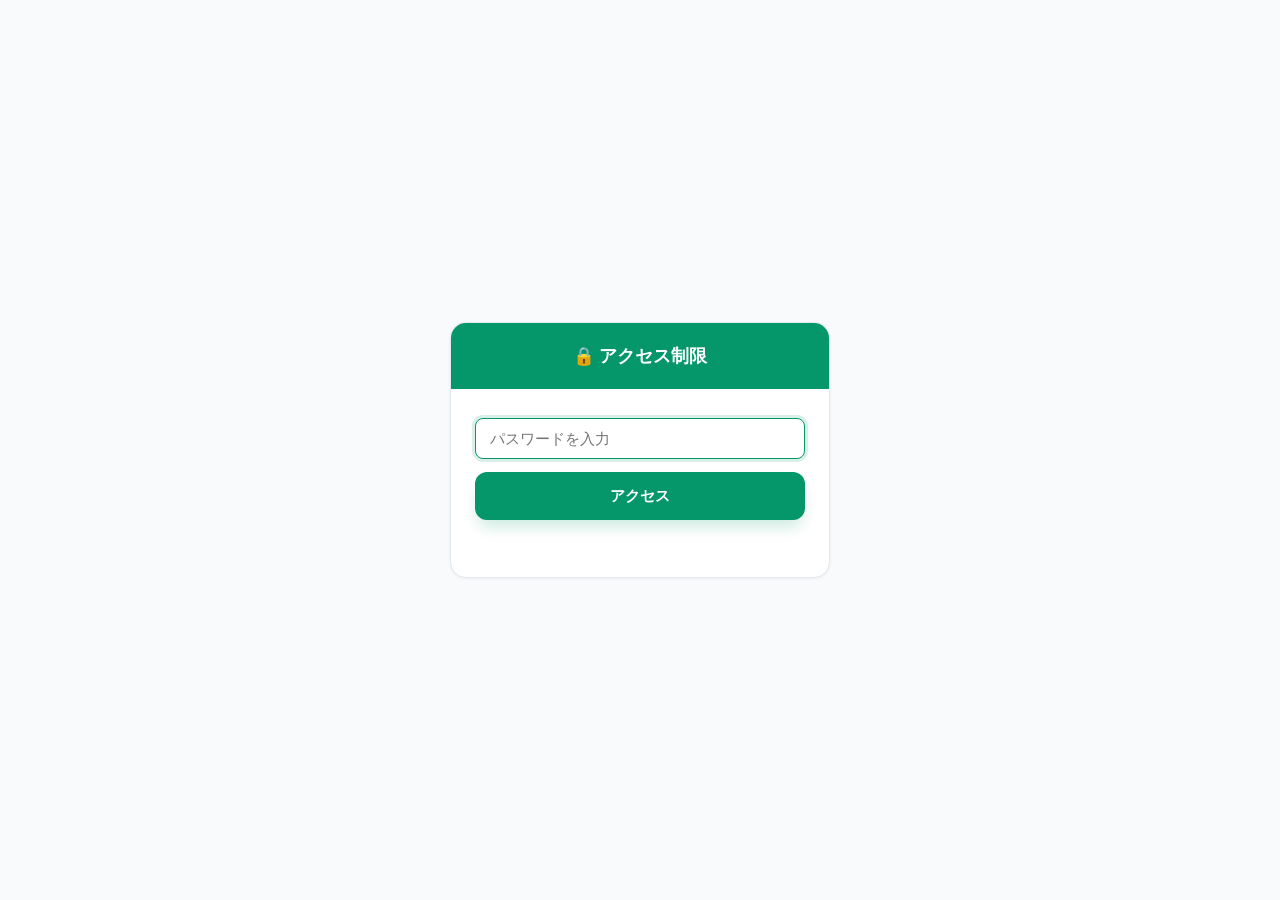
==== index.html @ 56285b25 "Update print statement from 'Hello' to 'Goodbye'" ====
<!DOCTYPE html>
<html lang="ja">
<head>
<meta charset="UTF-8">
<meta name="viewport" content="width=device-width, initial-scale=1.0">
<title>アクセス制限</title>
<style>
  * { box-sizing: border-box; }
  body { font-family: -apple-system, "Hiragino Sans", "Noto Sans JP", sans-serif; display: flex; align-items: center; justify-content: center; min-height: 100vh; margin: 0; background: #f8fafc; padding: 1rem; }
  .card { background: white; border-radius: 1rem; box-shadow: 0 1px 3px rgba(0,0,0,0.06); border: 1px solid #e2e8f0; overflow: hidden; width: 100%; max-width: 380px; }
  .header { background: #059669; color: white; padding: 1.3rem 1.5rem; text-align: center; }
  .header h1 { margin: 0; font-size: 1.1rem; font-weight: 700; }
  .body { padding: 1.8rem 1.5rem; }
  input { width: 100%; padding: 0.7rem 0.9rem; border: 1px solid #cbd5e1; border-radius: 0.5rem; font-size: 0.95rem; margin-bottom: 0.8rem; font-family: inherit; }
  input:focus { outline: none; border-color: #059669; box-shadow: 0 0 0 3px rgba(5,150,105,0.15); }
  button { width: 100%; padding: 0.85rem; background: #059669; color: white; border: none; border-radius: 0.75rem; font-size: 0.95rem; font-weight: 600; cursor: pointer; font-family: inherit; box-shadow: 0 10px 15px -3px rgba(5,150,105,0.2); }
  button:hover { background: #047857; }
  .err { color: #dc2626; font-size: 0.85rem; margin-top: 0.7rem; min-height: 1.2em; text-align: center; }
</style>
</head>
<body>
<div class="card">
  <div class="header"><h1>🔒 アクセス制限</h1></div>
  <div class="body">
    <input type="password" id="pwd" placeholder="パスワードを入力" autofocus>
    <button onclick="tryDecrypt()">アクセス</button>
    <div class="err" id="err"></div>
  </div>
</div>
<script>
const SALT="hbstH3RbmUFeojOJUckPzg==", IV="fCcIPWiFBoJ377E5", CT="BgDa7yDpjy6UQDQ6+rJH7pIupxjkq31Zc//TLJp6zJymapxVyra3xk7GiHPZ0gBhKcOaUQjbYbkkdpn2+Z5Pu/tA32NLTUDPW2PgQ+1wmI3VmkM8Wmy8ypvwqyqpnEUA3AR6kPcLkhRkumYhrdBr9sUWbMPn6YMCnJaPpRq80yK+1MJKYtxgmLLY9qMpLRfZ7XqSJ9saXf/E2A7DIKwfxq4f6qyyxjsPBpOTsJPn8nwOtWdw2ZLfKD5jH6Zo+PFbeuSA5vhR7IT769DnH/kC6SQnQZXQ3QV5deMIpzqSqJoZcGIg57xdr0T5MVQ7Xrz6RMtKMlwr7LMSQghk4OigmQolSR0O9gKqbkI2UjFUAb3SZZUU2cpv0PkuLdaNs2dgvKwOQzDLWzEZAhKOfHk5RJrUO7DtE4X37L8t71hAFURi0xwLBuoi7OQazQBf9UbBTG8bY/gKIwlQU0oeY6oUCToNXOPb9fnJh1/o2UbQzNZ0Jb/8L1rVJ17iGN5BK7f6qJtsszF44a4sl/C8isBUX/vffdJdc+ZzbssryEzZPUw+CtL8Y6SAvWhlRMSj+fRk3LP+zZ6l2FjMvYle8tU+ThXftgSbDEJ7uej+I/XmWnTOTD/6WIU+uKhiA62jGmHmWVZRVwjj6osCAs1jXsIu5ukjSg2mec+oJ4pT12GXKCRno/yts50WyFUh4TzMfuB/z1LVQGR4EcGcTzqgVkzdqchdqlGuRbRdYFu+DHopGtkJbIFLuN8xZpB0pPXqiqL2hZBZHnoehZtOkeq1jlb2GEQ/vd0plMZkZZK9g0/DfeLwip6X9GFIyIAA6UtmFK380B+mv9GNX6ROzXO4ohRfGtOwqToYRn8TQ/vJS3ED6anpDFLdMWIaF3y9JDed2gtpIvC2E7rbWV1lo2PO41w/AWyfzyUVd76vAwsQo8NzisaR5gNtWAjHrO0C1vYElgjG+YAFJdI3x3jHwxlCRCdx6+rsEXuLIVkbuLLYP5E4M5TRv888WZlKOCnpt9lHBi7VgRiIuDeAUdPpYQqIX7t/MUFAgu0qGy9J7alFpj9BNNC3SI+jprQ0THonD0lT/Z1eDPGu3MyQH5JIuNk6KDjwmVVMGt7yuHP6hmMcOxcZInVShrmaE5kqWNwrrgq2e76Js1n9nFbilvNnEIhfMIIbrEuKIATlohSqeuGwAvZM/RrqlXkt2ZsI2lAgGMwvTlth9KevGSse98bn1pVj5bp1OijrNcXOKRJvG9VKk4i9Q9xK5hoBbkLusPrtgzeFkEILBP4DjyOGiXVpE2fXfsEiL61m/ojoPpFYN8+YXQms+qqjZVIGJIXC9NedkjdLSE3RXIRokwpPqB1axtflwMhliwEtImZpbJhfQe2sfSGYVKzDvi6JlDuGLf1+eJrsy8F2cPoHosH7xPAubQNutcwlu6Z7XrkX+YlnqT8QqQ17ijvRWcsE2gY+qH+uC31t/r0wNMOU2AMcX0A7zvhMTRh/Yb3RiG1PgbyEbTVQR0JhOrEkzT0BC0sbZPJiOciRhpxlhLrfCzXXAoOZQ9MGbArK5xPU/0hM83bmLckLqLsCNqgysUz/[base64]/AYmXcvFGd/5BmPFgleP4SayeqdMDC4eTnpO3lDhgTnu9vc1z6khMVnfWifkZd6bLMHddaG4uPNkIgGnlP85V4fj4C1P2cEoBE7PVTpsr5708DIcz4IXDcouQvuIEPRj+DTUIXg21T0JZ9it0hT2NeiCJjd1HhRsPxwT216f+PFHY18q9MW8ONOwV9faDnN6aAVrHf/wjNf77g1biOnC1PgR5k/UKxqqkYP1LFjFIysYG1xC5/cR/0WiuB/H+cinkAnXZASQp8SxTiYVhrJ4PkIplj+Sixsd7TCjrBd3VjBtKyEauiPC+xU10uR4RXIIRy3J3n64f6AFytNPgm19qQGyZY9Ac9rNwI2v2fpxILFIQYnqBsq7eaGT3gjJaulgKdwt5i8+jQ6/Ox8jU1kEz/xWjJpEaId0xsRjECmabCAN9BeMkrw0j6OnTscuDCc+ixRnzt/wnjn91sUpGK0P9LSP5BMJ50NvopLhGRgVjIxBE5f4vzIWduS8w1VQyI3sSH2F9Pa+CZkDiyGj/VNZ8AkjjY2VAnyvDzYVAkb17z50+i0i3Leg6r9FVswDzTMmv9S+HHwPumBbPM3FTtvDtMNqT/tGs5EqNqWmPig7wS35ZgoM+GsElcn4cSrzvw43moLoyLQuVduIPIx7VFnFqOGNo/PiiCHftboCETaO69Cu8kWENctMDDv8UgEVNkFOC7P2jv+mvQggM/c0iEPQ0WgToqD7fqurDxLzjTnv/l18zLCdYVxb+uGa2ohGTK+IINLzSWW1FjsCdYLnSLCleMK4xI/KXzfvgJdzrhhekqij6Rw5E3ZZmyCVs2EtnW5x/wGaOx9Dq7a2n8Aao93Yea2WwyVNZp4dEITIwXFi+I8j8Zi04iVpY3ZU5hamTD0JZNVHr27dmhPGk+zYDpjhTofEKuufagL1RAfeVp84LAWRX8RZ0Pm8E1975j1Ix66vAsn+2Xe1YQfUBChXqxVQRHm4WyvrYy2Z4UFe63r83X6jXJXVel4h1NgGxE2/lCsmvGoTtZVFMgTMzk7DOrG0szzo/LTOtTzZ3HqgnuM+rUpPcQw+4f2k/s5n8veX3tr/rK+Nn55RhN7Ht4Tp3q4rE/mi0hCb6Wns9qnyIQGhmS7PwbHYmg1V7scwngnoKaxGTcOZyIQOHneDsniORQEGWmp3a5FyYWygIe8QEv7z4PgUXbpMDVhUDOD5J4lF/kKU7PjKtdfXiRamfsFRGakJ4WP9A4y4bXi4R32rbmmsroP3rRNP3dPleiJIamCRxIR82EjX35uFfRCf/m1Ou15VJtE2RV3gp1k71tqLoAGGmhrm5HkuqcS+0otFnJv5PZKVBoLfRZQ54eI4e2oxl/92IaON7KsMJQPbm/J/IV+L8XyMvyV2UkbFf4zGed9uC59m9DstNtqBL+o0JVXwqKU0RFFnFDbHaW4RqEB/SCsvFm+o5HqqLQFHH/ObokHD6d8ZECjqkguopGpQLcScEizImFqejCPNBRvXBBSXLY5ZxZFGPkXmM5KfIzbrIgmlivyPnTYBLytRF7uwGd7IGvL/lDGn2nfTGN3o9VkAzWwaacxoqyizPFbMBebnH7ZTR64zR0jfX96vbGnRWaKNiV8UWHyQq0ldGvTkWu+2gRglH7jYo4SdPhz6Hz8esIx1lkCCAen6P/b7DgkSE8LXPMveu3qzWr25RF0tyFClAvZKBYhde/dVU77TLfDcRTGhbGmQGSMe4nBRqFIwdSOC21s7B8KhURIDTf+MgWsGPkj4TqCYEYDH3vasffiKs/8vXppyqZq2ffHdWqwyfy7Qh5VEuLbP0Y02W0i0FCQp/[base64]/yvv/jclNWbWv5K1AjmrQi4YYtfhzd4LlZA7asFL66r/[base64]/sMqyEIDoAMpgl70DA2tCLlKX+K6QmK7/QBv88/anhLOSLoqC9w+G7C5sH0FZ4E8vtkjf7AEBpEaBXTNABVdUzflOETfsBnVa7rFGi/XPtCLaYQBzxhvRfDca5h0r6uESnpOcXD5wFKRriCbl9bULqd8M8Le9AsdGBZpjXGlDrfMQcIPFr2iMY1ssE5o0kkwfew5w190DlCq87VIqAqp/fG8C2cGHA3Vn7B6YvsdffDpsUbT7D424mKFN6tsUX5qVzIPA7q0+sokn8qNH6M2PyDdmoDf5klWq1OBYUH2EP7CqDbr3jdMQ24p+MkT7vFVAS0Mnwfqt9vPHWFukHgIfk6rIhq82qPJzcejtbyGkTfR7aRSlBkndZcZ7vQfJHWAfA//[base64]/3+/3++3fCCiNAkxr9F8JPLHXjVy8TdnUzr5XueZ/+9TN/tFd65efYuRiqH9C2izZm2SwierD2B2nMl9EocougBb/WSpCnnE21yEpE1Ne+lQcWYmg5dWI8YMUVDgWYGvRVSKYe3TX/qBMMiqrsjvvTzT7AMnCEcq2eP7q7UCMbQYfuc5n3eM7YMuNhOOrtQ4E8Gb3XedM1GD1DrR1j6mrOTs8aGgr5Ib6K0Gg7dBn8gMBF5bSmVeNt4A1cUziDeI7SVgYEsowZugDg2c9qdvULL7/uiKiCOxlB8DCXgPGjqag7a7ieQaQc5A5hC1FW0Nqdg550hnJ1C723jC6THGVuoLvPuXo8oCPiGG+BeYC6bhAOk/[base64]/5g3Mpcj1BRO1qodSmWK+UKB2qSlbz1AH3LaGSH3h5hWj+x2LHADV1v2KpZ7Pt8ZaftuY4McmO+rr2oOM/vywWyeihVkebEY6+b+fWTReK6yUa9ryebX7d9JoyteoSw4XlFR4ZzB1J3yqr79ZZLq3eJLPkp2SnLGnJq6m8IPh1o2TujEzLiVc2eZY+NcHPuiNUMOk6Em1sWU5lD2R2v0SQE7nM3f816v59+WH5evCgnkj7BgnzKdAvmGtegSpcROP8eO2tiL/8VZFgeKZlqtFzTjTyKleR1D9c97brRq1V/Tg+rSNUYmDHRyD7rvgCTjPsoyi44UlBmxCCcy2aF4R65fPb5E/qY9Uz+FNzk4Zh0XhSBvLwWhBYOJHnTzVP/WOiJhpDw86RMhYsNvMZcl/UnUwXaE+fkMes/7ItIFxs39F+kkrgHQS0OHZMW6gHwThjsnWzWgKu3nFkGeQ0Ge6rpZ+0hK11n4Sbkj8RjkfTuTGq34jHVJCu6MskQvbC8FWl89bGvJo3SGQloZJG+6xPqvi77L8sMV87zbNaWC+KCoefkAzAJz3pYQGGqsZ377eGaF2ZJx/dlRBk+GbBcviLFq1+WI2SYHgTDxRnovzUWu/UwVZoDH5QhrpgJEPR8uU6MrpJAlF1LzMuS7be5IO0+txI3zaQSn8DcX57fHmMIpwVv4MwOzLs0DOUkMGE8NmCcgm8ODfggXMXNtXgIck6h8/8ssK7By4t5D7wn/EvbPZm7abxvN0YTDJKJWQcGncts+50sl8joDZBMIxTjRouQgBPKBS1KYokhWJtsdGFSUpJBSb1MRcO17Al4eegP4NB1DiQiMJpi7Hl3k5p7hVQsUY6Nkjne+BhRuUJmCLt5+N7SaH5/QV4uarCdlme+OnbEdsl+yVhVxBqm7YYPxVhYyMor7JAIo/yKtm3v5SgFk5/Gl6SMSYaZwdZ1nlZzq9AJkGfIaQTJ6v0JZiHrzY+/R2IztOeYtWxvOHHDYRFSlIn+gKgb5DEHhjjOwc9n5Rm7iXCicoKbniBdxbCy+00b+TwhVMsWzym7gBofpfNO9COR9p/X67L+Mo1d/brUOigB5Z0HObuwR7C28KT3CJYXh+dbUfylcAPLVPx0oiwRG+Lef310yAX7QGQQDPMh8C30pBzwuMkgAHP/+XXbdHIPoo7jxX8HNgLRy08OLTHroRmHnAVaJ4kNBpU0fS+TxijlxvlA8wnIFvYNVIaobfjN3qvMUMyXr3ScHDyFf4VC/RL79+J7NGGfy5dguGhWhZOKcZybqfz7BvVn98GdF8R14AXJi685qiYKKcCmObr6iSquhwidjv7kYldT99oGKtNWn/PWg1t1dbvnbO/zMGGh+BGHqIodJJxbzw30d5f9MuzYTGVAvPMRsyBqdws/[base64]/0J2nAUhDkzxrMuPeGc3TL6hPsDtlk87GgJCI/ybnzGZWe1VBO3v9gJUryZuu67G9iq7uyo087K+8I1J2T6WjZFwOfuYXPbIn4fpZnYX2gergbK72+MmnVCxNPaUPB6CDfQGja8nLD6dMJ3zl/agM4ssc/a5in/UEPxcMNQs1KxuJ7yL8EVRcpvFpbeR7z+JnXYPnGF6miV26uzvyqpcJr0mgs/mYGFrlAXk01HRxxTIi8VEZCBFj8SHBWIZ7jiQIJv484C/5R8Z9UHFbw0RZaflRhu9S/lOUDEl8SuJ2O1RJduhzYaM0FhOYFUcIlv0jabEBf8A+5YVWprjiVHSh2rJt0HEK9ku0tqNYlwFACCKox/Lkv7XDJAedQM6bzl8yEWQ2Z+t0J4DZz8sYt4swZ45luz5plAerqiD5XCdto0SLt3+KZ+g5bT3xMzKmJldOAWF1IjI6xTmUBHTdOqn5rAG9FE+5QoTq3Ppv1Ew9h9f7lL/jGsWAcsjoxE6ko4Iw1lU4+QDYD1Wc3dwZteqKRWSR2PTd81mmSVCbnt80hJbdEWu3P1BqBd5pLLU4kCjkr+Pq25YyutWOXGwc9+tIzxVChwlSOf5gFcXsXAC9l1c47rJQO24/ITWSWJs7Im1FEoaM+KS4mQI8WY52y6RUlB6gHCZ3cWWtGyeQePvpZLvDGh6BoJyuCXBoA1hh4tvbm6LkhabRK425RQb6OKyhoBnBWXt0oao3xGEUIV3uz/j9u5LofJrnnMmtcrtR1JubGe+viK0nI3jvXCLR7PYnxb1O3Mx83enPb5cT8dAjQS9hdwHCTUUhd1PIdHUcwIThR9OQ/MFbr0E66hXHrvbJoOzsZV3Hl52VXivCROAR2HQvlLflJTUjqVVl3FWI/69fDeI8g3Cn9eQe4q33LmKuN6DxusadAxwu7Dmudbp8zJAhEahMW1ALMLiK/yj9oyRM3xQVg8lNrtpw2xu+yOtE8eEMZKOtibiypujNLSr0rKZRTtihONalQ3zrW4xnSm38dx8v6O4mrboswXe0kQvuzBTYipm0NzJr6O2DfLo3LVMATYVn38TKrN7bw/9gCOdq4JnRzrut40hx88UyzlfiJRvImzNb2+iw+TlXouDX0Ae67MefeTZuz4bJjG+RVKNs4nBHXPF4rLfzSokpX5taRx9aBm4YZsisia64CxJ1O2VTM3Z5gdQH4e8ygpHoCq4a8tsnvmR7O0GnOMJlXSpYot9hn/gjC3y/YvGuCpxaF5pGmJ8Kh4Q+u71p8rjHu5jWxHI75P1j+YaBr4IR9uTDq8M+2XDHFJ9jlIwSasHzxprP72SljkO7n2FNAKLiHHikiJ008fMtYJniXLRQP11/NA39vMnc/N2s+GnD5bb1XAJWyoYugEF35Q4nKe44dU1EhbqS6JOh3DFHsQi9AqZdyae4LUpiGE0mQruu4ObbpI2STulGFcHojv1mbdrtAEiQENhTaVnJwpEPWdMe81sThj3PUtJWYiQDY7XbFiwVJ3moehbdP4N1eAZRqg9X0TkDrxxuQJlSofljprstq4enKUshQKLJrIU6+/IM8lyjY2yTsYIGvUfbyMLE9fXk3UXvXK5EJrFpvoP+GezqwTxRfVEGDNlDllhIG+tC7ynonT1+TmwrzISKfqYV+FbJpv3sTjecgC+07wm7f/fWUiZ5vl/uqe4tHaYg9TM3PsLXSoE3fE+Vea9sA3/[base64]/tbktQJtZEZ9L5A7R0T8kGUiQ0tVeKRjmSX/1iNbXHPfohLzlA8toAFausFaqsSUMYNd8+BodSRyNMBWUCtdf+aI8u/zi/id7hG/GsFplGc2NtWhlWGKBSNLLuSkTe022hW2GNn68PnlY/IcGVsHQsX1ipBSdPmaU5viyPQfbFueIi180shF15zY6WZ6lOTPLUSoAgeFrAund7m9XxpsGDW+Ye0l1i2zA55pOo7nt/eQautcExz5bSxsuekMXacfLSdIB4yCRCmBXxMVb1tIifHvU55bKik43ipsA2V9+5aW51hXMmukFjSk7NRQZi1i/DkJg8NR2Dx3UMOFIY5+Vla/uOCblZoJuzfZiJvD6wuOXvpGqpNe/i56Lcy8JT9FXsqRr6CuQcc1EIUcCSxx1K4hDCqfrL4P0l5KbTOf8fSpYgzAsii5iO/rKMmHgFSvSPFc+0Uj+g3N/9Q8xUiJ+sfSWLWeLvDparV+xmyrGvfrWLI58kC7Ak2QlNPn8tDT7WhGt8Ch2kQmQxjCQwWiAALqOECCLwLlNc7UKRysx0N+AT3Ngy+bQvCzdLYetKVaFZJjZIiEdQTvZLvLgzZe/5lhTTYdQrAOrr4HcoFnAw7UaQ+/S5Ss0jZgCkPvRAwmXjPYF6uttKbRZIkAMgZ+VCfOxEQuqzb/+ImCLxaT5iVPoFDqZxuBEsCiCwAtFWe9iR1Tww5vNfS/SFm/2G9bAavfLo33lvBYnZmwo6jVkA67zbqEceomG/tpUdKt9DITUlw0LsQdi3E5WCNpU6p/IhgVXXlc2YgdLLdA/72ID53nJK6me1NlHoG2iyJW8sbwv1inb2bp6b8lTjgmGcXCfb7UvnqOpriaSVWBV859iVZPBYDLa16TKU1Wui8LZGio/O2iut436ofycRlcOqB+w/P2hDYN1ZGEDib9xiu79z9zhnDIIzwNQCnPzjuYpmOhMQkgVywtCw3r3FgaRGbQ6mHa9lvRuKNkDncDV5BQ+pJNb/N7pU7W4IDos7Q37m0zgfHN1lcr3nPEFGXAmj/4zxRv75EHjc7WWdjlfXh0J8xxYq5X6EGBTejR1AaHH7Z3ixalHQHq/JhhOIhqRMiSAcFAK4v73vj9XcX4pgKs03/GGoQBd2BmLopxBZ6dG1bOpEWqKFpDU3rOcmXpmIMB7Q0y2PAhA2y4jaTY7eodGOfG8jtiQag0OrJWlwx1wwhoyevm7GITIJPNHsyzRwM2j0TYh7uQ6Fzp/ri7Rem7bF5algr+YuSyodeZzxv+6hkEoMdHLs9VbVB5jk49uLZuqYt3B8AGeEeVzsAcuwa4kOArfJb9j4TcZ67HI+289fnnTHNctyKXrYwkWBMyuApVE+OxBvzf0DE98ZzsVVXhrX5Rq1rGChDJIH8C7GkUP/e2mYwJaQwe950GHuKKVRruECcm+7klNCR2f5GE3tRH2sqs5lQ4+c6bKhrsMVH0bMHMQNzWS2H/dsG7b36WcDgbddoyeQsSfZp421FlfHg9O4s0tVNS/whRrsq6wi2/j6Imhntysrkae1LghGTQCnzwQnQHCP4OPUdv+1ncmTUwZHLBC+EOgW8DB8z8Zn8qhZGabpi+w0tN7RGr4xcszwtqkCSRVnyt4f5lQhaBVxwyyUDF/[base64]/[base64]/jQsTtvuFraeq2FbwPrQX7Eb47SLBXdnkt2YGA9JnEdoO0491aVsJ6sQgbZ724WL/vEcM/2XDuWTCMXIn83Yz43XABcY0Dzk/uD7qX/h9TNPK9WpNkfLPqH/+aS9jg3Pxk+ImyvZ5LRa2CiP47iw1k7n/Ae0PvckQX9K72rUuD9WmaKDcFOgGX0iVK/NWRxSL8KA/06Zrr1GwM989hDhYoqU/I3J9SwwVB+eKvvZDnFMNXFRIxl7gqlWSF1L8RGZ5PsSkpeq4daqzMkhzhrbjMGcq3xWiXI+bd2jV7tz56k6XqCraZagvq+Thjbvb7MDI9PFZx2NC/mtINk0PF+PpwWk4gcHsknaJsrsqY2sJsx0GIOrzp8wzDCntaAU7vR6dfdfkrwtRwpKNtLF6h+LBO4tpCZQ1AaeCSjHlUkgVqLusIs1wBpe0fkXZVhy8T8w1v/5SFVn6TuSJgXzDreh6W3Vk4woH9Rd3q7X3h/[base64]/8cQKHgioBb/8xG5r1Vlxb7NtchZAVCsMAPlyO1jJK4hHcNU+MT6qn3EoAAQhmnIVzUGKYAiG10LagMelFITrfd068i9EbYom8McYhJcSs9m6oX1DRwBva7280I13gz8ayMI6wE8Y0puUka+KpR3S0OrUkn1BGdr/q8zTdw/dZ0znq53Z1AjhmvbIWOpsLVnqvL0qjtXrRjQwWv2QVTPKMh8b1wGU7SbJMd4M81TiKufxl216GS5ulfplIUrDq1XGBir54IF5hX2JsDBLZTWsasLN5Ve7sBGu1nHuyZmNk+YF+LmHLO0V9g2ed4axzNGlJkKyKdfX/J0FJrX8NoCPUmZcxEaf6gkWTZCMta5vyhSfmFRFh4FD3iS4jZD2+qo+vJtCxRNsgdKvUDYIs9QqRxge2LYCwd+WLvPDDY7YmClGm8DMyWOwMLiqEjAlIJ7rQwNNuhjmf5T6kOvfSN/V61gAte5JwAhtMsecgVd9fOWE7PJd/[base64]/UdS6DXbNV1wDItfUpz07ms1pTYWcQ/4iRj5aipqP4iTVx86BuntVQluAL4run5g/YQpbveEpB4xNRESllE3TcJR9c7AmvmxPV+IdbGENUoL668+o3iiV8LeYixN2SKyVPT1Np1I0qEJNxixENvQD6FywPG9p2ZKiqbV3UGQz2SjmKGG5Abhi93fPkRNoDWU983Tkc820ndo0/H5N8MhJx/CnzDAE9ax1/FHVEqA7p1WrHR1fdoEWC+dne6Q5dPgcYvBODXc/9BN0uaTZATZL/3RM6iZVKG7PQUo/bCBg9oMEOT5oygxCzGzupR/diEEsCsgZOT2NlWna6xNvbPUEt/D6otGswFpcZdfSjIZyfcO7ra2q6CXuOgWFr/kvLljaa1YNe+z3ymbMwkWVyY/WJVhdXn/+9aPRHaU4EF3oa8iFpMsklsP3GB0SVJ764hxCSUa00GPTtsv/cwgAxUvaWt2blkkOdgX9HNuzWstgFWEhvWxdNyfIwGPBrIAsB7kfdIa4bFO5wZFfTh8WAJchZ88swbP9JjVrQvQiNNpqn3+0RTN4HGf9biionu1fF8HyN1FWoz8Z455Q+0Jc5oQbq06LRzDKAZdOShUP5+oj6Gxfi5k6hk/dKwfzXJNbzHeYZRjZ4t5jpm3YZhCnGz4erURF9vdJQ8QlSU+diwY012IX743AMtO0gFxIjshsFQvxfsWZuYakk4GssRJRPoEQuBUzgtqn9ebfGiRGKsYHAq3B/Dc3zicKfk3KiLlRwHeOl2ttSp7F4H5Ihy+vE30k4RNSS7hH0jMlxoYCCTeFEI3PoMEV/osaOBJw01Wb7hgsim7qVQpct+ruB2JzmNoEe4Ninpl99O8nqS1iHThbFgkWeIkU1z50a+hDj0uPdtYgFDiUJvjath6F6t1/0jJLH8w/Wg2aH5uRdnNd3cRZn+CQUltfkejSXzsMpXf4zcaaSi+clQ3Zx59AVZxpzKLdFvnUxkM7ovDOF6q+kPfVM6M9LeKrdbL84l9WADMJhR5vKScXeTCt4az9RHWDu1TS8VrAvw70RJVyr9bscKWtZj5XJ82Jo3C2lVW2OBE+R0YpUxveL/GiwRzBCYVe14QOmaozdvl/bWOEMwIgsuuM/njwXg0LlAAoJf2FjKqKEtb+uHV9PVUvN4mMNV7+ODF7Kj+mDyuVj90MW9yG97INION26msBmnigYVhiXZl6E/vrEBwXFZfDHkKiSCqpT1GTiETY+b+lnzbtvAdp+/Lft9TInl/9isGRgYjQPyOx+QqM3+WbYrQ5aB83CH8P7HqJRk61jc/oolF/6pIdevhG6HpjlQITAqi/7Kmlue8EsPt4Ul6z8cyFpooDSCVoIKF3n/5mJG33P1nhXaG9csbNoD17/rM79+aooGhpIvMwA243HpnZtOq8IWOm60Bh/5q1HMBU5WJMILY9aY367maIXmt73B8kjOvTrCDsxd+RIJ2zyeLeK3stN1QlAP3zN4SG95+lg3UJY28kxnCtJFLMuQncJmVufyBufTivvIm+icatR7I74IQtzdt/+Qrxg2aKyeNDcmg6pDRCoz2aJJg5MCWB03P4ZUKfa2LSr0NvezijuArsoRakRESq81nSi+x1fCR6HieTcFstbU5h2QXWBy1WOCPSSAPoCVNJSEvbrN0uf4nZv779AAq8hwQnN0+s1ByJbkdCcN3k5j9G3Gvd7Epkk3jImc1l2L02CQ/h8r2WYHU60A3zRBChYpHYw0820sfYk93E6BB7cjFLSAYES4HTe2qSg3kBAN7gxZPk5Tmp+geqVv0NeENAA5Ud5/EhId2eAOfonGkYL+u9jL9N83bQyUPfB9xXy9Q382UzwyBD/earwyWXR5Z365HCmwaxXC3lrDMSUtPdVshWFiWb2sYtlGLAcMqRoRMMOy69XSRFeeS7isTaECcZJv/yf1873wXKksveh/V4IbSE5CDukIDA6ckqUawtQ3Qsv3fpwk0vV8N8zxxO0glq7Ss7rKYaioO6s7RJ8YfEx45xBihr5JoUIJHQ5AG0MF7QMC8KdcahK661U/uFZ1UD3X9fhLGl/zOweJ3AIghMVGlcx352bycA/hZVPRMRmjeKdRXWLgzcai1O0LpDP0rzS7IAoLuOHiwI/iRm7vdc5IUly1NDsUVyg22Tv3jVvKoaLAy7YnqsVfVGhXyrbJjxEYB8Z2qduU1PjHaC5jr9xi5uHHdiT695FIe1nl/irWEVdxqlf7LLi+i4lcQSyCO63b4cYFE6mCNZ4Syi/tHlqEdTMJqKmKEVSMFyEb1rYZdzyRUqO0j7HreHAYXTKS9C242ZaYGlsrnl7AdWaVI0cP/y3YfK6B5QCajLsplumRiYnkCa0kMYQhvIWFVt3ynUhIvo3PTWR7JEOVNQN/JCIxvaSt5vQGM/76Y87paPyyKNoNGPj/v2wINEsfCRvHDoXED+fgvI65y3FA2roYiDjJH2cuMDbYXhF3sIxBLmulk3MPoZN+cz7dRHeKttrhvbiRF9EnPo/lZgNYmRKocUY54m2lu24gG9/OfdFTLsJ1VltTUKcVFgWAAKfbqDWgCb0SS1wp8R00I4JruknQf9q1lro3i9QAb58tD+DzeYQRywU9l7jbsO4cW+90VS6KFhIzZvRqfn7xK+Mmk61W3Xc1EIk05Jii4mlgx8E29zkH/FxLTUSnzFTXm6pN4nLK+FyyqFV8ykLWJehHwrofDCKlxSrFEP4S3sgyxa7gK0uLQlzotWuqg6b8FJO1VMmdsIDJeoUAohKFal5shtN4OpAAjSasl4lJoYvJeIvmGLkcuuoe7zUBFe7TpwWGy3ILY8HzZrHrm/VDEDgyZVkQZg/qrA+dt4sI+YlDobnxrEqex+zhWM0VGWsliLYRu74TeveavZTuGxDWq5fkvONdODvHZlxT7VgpFdc+C/G+rZ6X4i870U/W6V+aSeZzoqAl2QMJdSe4yRQWDSxpNAuNNVrptOB3i8aBMa6qoNKEq1F82yHsiBg/[base64]/CQYCw72SDQmRzyFP+60Zk+ZjpOeipAzB7O5h81eXFjTU58sPV362qW1/5+lyYWRo7HuPRMyFKbG5Vu9yaWuCpGAsOm47FhT7GeGC5IJ+8xAm+QIaQ9/c8RqMzElaxGZCVu7IpSkFbKh+a864EvBT/v+oZtlW/FMgLwYo/8eNB6yY01YKECV3E4oEAQ/UYvDG9Yd505y+HFmfaiukoTNpdyGI/28ZJiQ6vEKv5MnIU8Bj9V3cB629gJP+RbA/IjLWtrXUuZ5fkBcWYlEa1Te3CmzZeeZzDQJOdMDaMFtSrx0IPNlwHBdkRnRyDJO+3tNMI2TsmTUP/kNrvmp6VuIb3UaGIGuOJ+xLjNgkI68Bx4E5I7uQoaSlUgRhAhe+58jgP5z6uJVU0g/tgE3eQ5Xe1wFlG142Kt29559GPc9aPKWt3j1dhdVizbfXiFwfYH3MTxYNj26dB3UiR97OPyaCH7hzRtE2WVmjOoLynqzFfxCwIORAQQd8/emz03/4gpQ4vN+JXBWWsebwPeZ1E1dqlAoIXd4OXy134DbK/cuYVCcTNQEWrTnodkO66qjUg5Go/XzNrrcoC9Ppo4fUmq9iXHEIy6aXV9BD6dLPtp3UU/U7WukEHtryJTB2BaMT8HUt90qkfQMzzpHiMR+D0hbZPZMfuvk27EJO0u9elgbiblgY4gyWwbdcENQwhX78i5RxJ7h0fVGKfTq7p5AIV0jA/ToNvE0NTI0rjGnbpRGGPJNOqYpPYDJw2lhB6AsGpJR06TOogHWX/nI8kYImQPpg6IDwlmeQ0AQrXtFIeA+E1J4OAeDR1u64JW6dvPh/plRoy7KJgqugMm09AgK9/KEn7+S0c/un0G/fBChf1DJZZfm2/[base64]/rxfYqUEEXMAKR3lwX4TqucALBYdlqKqXgBEo8LGhjtRF6pIBN3Ja5c4WtTDje2exQOWUcTyBUFLqzeLiaIxOhbe5o2pT3PhEGIuqMTJUNk/s/i3czwnnvj3DEJSuSptV8BQzqKOoPDwE8FLA0sdt0ODQCP2127aC/E33sQZTqKJozT9BJVfLXVnrnF/0sKPhWJCp8buea2ucxomqoAchh5C580h3AU56kjdqwS8fb3s6zoCptJWSkxZriSmlKgHhIV9l3wnt6J4UnQ2ywcUZT4a8ISX6nhOUsDo90APethB1pnbhEsjRD4DkMS/23nTPuTBKLt+QGWFyOgaRsJ1K0Mt+/5isMTu+oCgk3jAfLGlgAKE8hcAuNwjDlUaLy4IMjgVTFy/HIWAvi7CNckHxMf/QxfRBmJaxNY9wEZFY2qokQCzadAWYfBnxEiIfaDO+dZPO6QATLHqf25PO+rJ9LldgOoMYdGZuZ6LKfOgXbUw2cdbtvGIiHHlPKuYF3/p4MSPG8ONJGZlPInKA2csrXTJLjv/7MLvpClBdq4hnYo+7TUIltBlLUhB9N3/DlOzd38c084a16MrhODa5/2itbOCFRf2I+dBDeOSXsrDfrzN7oMSttsCkAZ1DeqXcI8WIXi6zI+iCb4eom6e+EMzQ40L/wKO05J8Os6pkCzhu5Fc7Ap3d90CuJQNIZ23enNKvpr4KbTWGMCmSWItu9TadVfbX9ytFZrPPvTFZfI5b5BjyvQkViBuaSbjk6meJMiTr+eCxRXg6svh9uCPAMr3bihFvJTSNR54RPMAEhJ/dc8pcbV2J1t50nNwbr58rqikxDlnr34wMp5BPNATXzMTn3bc8gEgnxt2XHGPzlz257ZbTY26PVCKjSdOoq9iigPwMQXiyLOllKhfTexnEIJA5P7PAka6uSJLVtd+j283VukvPkICUQ8Cc7UyOntwz/yoUGsNNVuuXGvQdhmcfrr7mdvF9Lb6E8Kp6xDOrck2Z83gIvZ028nN5WXMeZQSdf6KPZWSFvsgm2O/mQp10mz0NXS1CBOYKw5HtyQjyZFCydMBaAMdYT/FWkczJ/i8mHXJXsxYe4iW2yHJpObZucJiG1X7GfgyCIfgidMOnz1NhbANi1qtbPrG/[base64]/M3uqMJwDwST7Hn+Jc/XxtxkqlfJOWBxGITdZ2bQHLdpNfEB4ffU037gkC8Rw2OS9PHtGAY6CrUEq/ABtzEjHhBY14yKy13AOAY8kiMwYs4pH+LWjPUbGcYPFY27Gan/LP66nL8V1+81t2WXcTSNINstkVEGLoQ1dSfuaU0smCV7FHPNky3yTRgdT7wFPbw/GT4n1w4p0F902+qVVcgOTKy2+wo9isUWN4yEOU9nkHOUnCVVX10bCQjOcXHx/bIfTVqMI9whw6ICm0nU7bnnDqrnKb7Jsmhfc8kJt2ltxqqunIpAHgry7mpka4yx1kllCyDzR35J9FEEGVN1UQ0pX6qXjVSePpoFHtsiLYLIet0oHMYUEQK8PCphNXdwA6qKbjResUjaZV4HrNsQ7lu3HAXlhtoICsSX+HYj/9idyRIGuvP9OuhtD2U1aMzkn/e0eJhhiyxkk9eU81Xdi5XImjm+vvrm39u7V3K8Bsjjxxr7ZWuyoTD0oG4YgkmdjkF7tBpZK66x18xG2lvtmml28m0H0fWguUnZ/A4VaLgtKVAjU+0QEQPzKdnx7r/3w2tzc5H+RCWlgC5Dnk0sxf1Hmj0K/3Qp3RyITnn0Z/a/YVqO0+lOBxKT54RDnQ52zHIWRNyFCP53d5tgoeYNmqb5Zpu46QquWPqVIyfy/SCvEU97BczYD3/myj/kLOR8/2vDxHluBv3uZpOsTqY84QXA6booQfeWTCG90V5dQcLlbYuhYZ9Snsy8NDCJZQHplB7du/wu0IyqRcN/7Kd5ZZyKugQ0JcnOc5gFizKMfjG2N0wn/oHvdsH9C48H2KPY5CGTdex/v+7Kyvr1HqBIY82Z3xPJLBZ+7m24sxcguKu/obcFHaZBPIDR5xaUFGpg6NdvxG7ZhR5wb5uNlRUC2jmK0+DIPb5tDHiTBNerLvKKTHMCogJlI2mtYdf8QIQ0dKEY4MM7si8C037vCnI+JunqaQWtP/PPDpXsChD3SwMM8rK8YpCQ0ArTMZwM2xNjLX9gsFffB5j898JEr7hxVS31eJQr+YT7NrmYWKFDzUVIWARoV/VYIO+wBVzKB/hRSv6AWKgF9I5IPKR95QyLngJHmRtWi/KLSNE0DrpC3t0c3DvtJOhbzHw4VG02PaIpy3oXdz2tJQ5L+0ivR2YKZm7I5P6P8H15dqRvjSu6xmFcMRgoS2tNhTEvdqe+Hpsz/7jdEYvcxyw6CKAN9NhqVXgUz6U2BHY/d7qCiW8h3uzsShDQbIrhpwrWyzBX3dhDYXabiyFaBsbtV5DAhIjBKStiEh+YlvVu47rtGtzHsLRclxT+8r8YudE+yIVri0hFRZDzv0BN3Qfdfd2LUGQMxsHGyoPOemV0m+lLvxzyUUVkDjUhq58dptl9X672PjYKRi9uNCui4Ib/ud7mhxsNfATsqqlqD5nF7j+juqBYjsHpWmdWtXFzKDZOj9BtAKH+TaMGW33xbgE8LMVGYjLKYgresGZa4x8MtKFbDIrqq+IsIci4AthN+maIpQarvGgfTxHy3aBImfgEJBTirZVfaQ0ZD1aqXID99qCtCnnWESPtis7dNhm1WS8k/vzJF1lW8e8dAK9/Ovnhl3Cs+UfoCA5hDWBGOjZ+2k27NWWEcj08CZTPGMc6YUbDmIuBKs5yukFSElTZpTD1wpIfErfQDBoIHja45jTlzVs6IEj+MWs27C51CtFV/IKgzq7tNEy56ZxjUND168C4PSV9rlcQQVB4O1LqnFg6j8V73OPby44Z9HwEi0/JGOFZqAotl5I3oN6xgJw/zrFiq815J+0ve0nIHlF0NkRxI7gBeD3m+XajWcN9iiFAUhmfHbcYgAtPgIdayDkn3r+zNB/bMuNZb1IOKId35nDc6SNdrPawhup3NV01SbByMkQggU4w6M36pQl4xb/mnvlhilTeMyMRtfMc+qK7uRXTxjKVgL6u7jRIv5lZkTwAQPI0G7dnalLc/I55EeGBcaupXKr+2fsiWdanmfInhCbOOvV+mVxmj2tTysOy8yxHRLXARgwBr1QBlKXuUBHdm4sTB4KmPYxhLk72syDHmmnIjzFoAdG0GVD1zTcnL1ISD/i1meP6DkcM/lZ/k42O1Mm3gdDYtyRgqnR3LSGWlVDwdvC0AhwJgpGWUPZUsnABZ6oE1UAkiWJNjSwtVZffNmruIF2mhmpslZMluXVSBAU/ql7zyDc6gb3/jFyDrJZWIa+jUAE5drhOd7gYkXcS14LhRPR/AG2hwv/bUOCYBuMxHRX0/gL6cFidFURfESSmVEDSKkqfLovOrd/03iUNB6MSHorOA3RhIKbD/pgf4tMwhnXX7rdnI7rWwkG5yD3ifCs1bETUSldupY/CBJh+moP7Jf27EuClnGzKln8zO+/xcr3aovUbfUot8H5wIyBK6+mzBmXhr751t1qHfvjfZCH1YsN4orG2oTnwN4uiCijmzYtysp9HyESdU1LWsGGflCIOb2s/Mtfkdm0/JPZNVJZ8ekWwpDbOD76nBlWPg22AIrQEquZhuD+ikYac9P5HgqMJlxhAgZ/174FRXO1WBdEU60axZriTNFXkdK0QLsHHn7ybCY1P/X4a8KbNqgrcZKJi9k3wg1cjlNxHhzXq4A2I2NoarSRVhvuM5bLJ+VbP6bA2IBL7/csgLe8ctG7zQvVyKBFvqihCEF/6r3OZ95op4Xz4TD5beOknHWgDlAsem4+8LcnUmeN6nE4NLB5o2/mBNygvuXgCJmQmheV7cHzYlApdifewz/RphHLw4sJlAVNGHpH9xnjQ5+EFkDATpzWXb2YmfczvZisdD+Sf2vBJ+WfeOza/6oVXJVIucylrzEcrDRqwHPSS+n8Wj/wmlCZo7JsqqBGLA3YsI3P70huWnM6033EEQl64UJHeIc7HeOHaKk0G1zG0iyg7fUZVzQPJCDi6Xd/9UiZMiHcNbKOUno0jceEViD25HSltS6JVWEAJQqvDN0iMXIn+lkABdvSNAzyUiSU75JhZacKIXCE/HBYirMpvPH2fBs0WXr5ah/xnhnZzGmfSv5zNczaBTgTDEJXQmyI6NxhqJ2pc0zbaEWLUB5e1Y8kgtQgF/owdkRC+DOfXB30TnpqaqK9PbSvMOtOh73TkphE4AcqwQIrf1xLD3ZraRv8E0FvI85tRrmFnJmuyyFlUKnGTnU9BjV4Qaoq1S93Xz41V3+udnaUuHY8IW7/CYDb9Id/V8xdPsuynRlRNJHZS9crjvTa7xyTo3xXTyIHKTspvwNoHSeCR+Uy4WkL/RqBkgk1p0yD6VlTZzABGqQ0rIxZ34/Gtb4oDkZgEgHBPuw6Dp9akxjuRt85rJ+AZnryJ4AmwZCebn3y5QNNqk8Lvy/I5KNNtRFs28dcCU3Qbe7LJgTzqf5eEjh9FCQ+GeUznsXZDvkNfxSGkPEkgi5R7u8ZjSHIcB8g7aLBRRFr8jRMbwk9Ha+/aavvWnTI5VsDMJlR86j0AymsEcY+0c4ooPVDGKr/SRUUN1bB0bFFYoDQ9P82qAP1wvOf/BsOF4OABYWPAtdCaajGE56d0jbClQR57OiWpCxMRaESkc+Ssmxr1reS0Pt2cLNptv2rIF+PgrGltxorPtncpMVwRWpSjuYXbTsE0bnBUXogy3/n1PnvXQk5xRmnhgo8wBNLanQwt0CiqcGWWncMJ/LVo4tDJwHySEVLhmp8ao8VGKlO6y8ekZAFwJCQQzGZYYNctz9Fqh48cYNTGIXHMWP4Lw35bMy5KiOUF0YDBfoIgEKNDEQQ5Oqe8PwLH0KGyVjMJ/fVCAtEpMLsF5suB7lha4wy8KWdf/4F8RWn8D3DXhTZz9i/qvD3R3UMbmhZg+zR6BfNYrUFTp6WyY9YLfyIG0GD+Wu61t77fvLbuNkyEf6EfdaYoFpCsgUcE37jVHr9lgvOxLVqcrDUk9LrmnJwtg77Jm3/NWxSOXydylfACp2/8k+6hsjG5HBT10hdVUtaccShYFPF6gm1+axi12lbPGy6P4pEOGN/O3+lT0SsI9yhst+MGqd4UFUY49LeknO8wFYB4nliS2I4hqIUaRFXy0u4PTF6JJ26sIhbfU3WBC4/l7Gyz9EmoCRmCqhQYqHpYawEaGwzsKU66RwXKhJPPSpw6X3zxcksgSD/esc+Gk9snap76cRrRFSp22AaSxEsq9bnnda+Cy8+0gq9X551EHK1OG7e3wyq+1Dw5to5q1wehg1wkv/AeXRaCRyWfukxhGH2NFDAzJ+jMM1nS6i6bDv8mWzmj7Yu3t+oB2EVPpuAtHi+dVNEbuZqaFxogXwcRpmqfWzYZwYSqyk+FEQNPtHixy7wPWNAjVk4bcs+5FGhU+Za8KbS3qf+TFIkOx/Zs+81s5ZJxiC56FhwdKGxwNPyEKYSFWHF9DxtFKg7e0r/N3r9Dr2dGmZ8790Ul4AK/wWbRS+LebqSmNlOPeT0JsSXJTtvui6vtqrqDKYDxNHUsZB6BK794oIvHmF6IJUUo/IoNFy7thNXzrr4VUpnosjudhxrVBYOxNsisO15B9NjrVdaLx6PmErxQWUG/ucqrjyl6tCM2SiJlae5HtusddPjqFHVZ0C2Aj2KOkmMo0MEA5xs37cr5gnv9j83YI/[base64]//QhlcArtCYZon38OlJF6b1526vVtWF2DF1NEP3ETWJ/JyZQddISx3IKbKFsVshmb6U8MtUJVMUZMpKFNP0Bj/8st20UKJrk9WExRFTSIxKKR1M6HC+9X5vFhtmhy8blFiELbZyQM9q3nArRaXvY6f57hCeSDCT9a2pEgXCqdpLTauL6qpiDeBl0rAW+/fTQvBKEcrCnRyZP71IcAYyErnqIEegFG+/qH7nYN34tUrr6mFnVphStckqQrdgZto6NxsLRoBlhSI0S62aW5vosI548Mrrla5MfMeU81a5HxF35NxixDfMhZd7n/acHVGGy+9WXfOJyyGgTRKqPtsaU7baO9DeCBXbbUaa78eTNGNTbVlIB7h8Bk7v8bP8mdpvmWPdeeKO+EegfyTKYBBeqzjz4ty4VPxQWAly/c316E/Qf4QcygVbSDOyRgjUVnF95q3U2NVgayS3OJ+vuzPbg70MfFMC27dAlJ9hVMSN79R9GBexgwm070dadPZsAL9wfonFDdbURIIRWP+ok6HDUGzkvqYDdo/mgtcqXRM5E8nPlI3MvkcvXwptJ4aG4lfzDc4N8KHP6E5DpwInfQ/3vRNQYT6OVfG18izPv9a5q0vzq0Pa4zsvnmxoqkypv0rl2v3H2yA1Alh7rm4gxTKRNuRt1A4t+F8nIYwDLudyPPpcRiH3nqnZe7rKGGmUK8bo0sWoOjptA8NziNkebV5dJmGQAr3E209WUpAY3j3c98Nfq6r4v1xfNoddTYjqf/6OIMNrNgWm0ptOqgZ5NqyTvYEwUuyo9mJUCH5uCUfEbWStMW01U85XDre7ow+gpbMIqSc4S/3lDFMCjyYj/[base64]/hhen5ovd6YnPexV5/u6ly4ILoUyslE5b7hBwN9g4crI99eCZ7eRFtpHpCxY42c3nuh9a01ZVwOwMNuyRZJDJtIJohF26thXZGKl1EsOdEnCQIR/CDsw9WferKaUOIWnlS+aC+rHkHWSts0FtNIbExXWpFVpSThqTmxi/Q7nO1pQyqRmeL9L90MKxQ50/1Wclo8E22Ro2ityMAyTxjA83YHIOeiQkFV4fZ3vk0E02g2obldm6G4mqhpCWtpBMvsi8vsvy+6KVvQQ0oxqFtbG6E4cWUG3H/17ess4DOrAvNw8fh5ryEdTlbUbYz/amKpMzPGYezQNQndYBeseUsigSTqPKLItaSkedZHmPqkHaL1sUvqDmiBGOC04Rkp3O7TQBqunZB1m6IRgBHLNz61LP2/EIXjQbpsXoi8f4BLqhhWEg4knaA6hVY3rIBcLZ7Q5GN7Pwvwi9gl62RtoaCZisToNtu4piBQTUr8CSuJdXZ9w9JLpwRq7jRHCu3lpjiPjC84HXv/KLnrL/zAMcjp1qMcBxn1K8kH7b/8HbrekM4BUz5uYW7As/JRXz7xjNuN8WNCUXWQLWDLO2SBwL8juvzPOuamJeJGKDUDB4Zt7k9aYxSQ/e1+f90c5tpLVij/7m8WUrMpjm97b3yCIGpy7KInzA9/wFhe8/ONUIRQI1cbLUUiUrajmrU4xecjmvARifVptLU7h9dYn7TcAOVozcttD8GViJmAHb7J1xJBFWRlLNSfWgJ4vjvv+1EACRfoq82+XKgfYTffPD91qRn5101vQ5Lj/M6Fp/dt+gz4gAxsXJ0aM3ov4g5BL/ioWHznBP00VilWYJ7AnOE1pDwLLGdm+EGhKQob3jB5Jiq7nYLduYFxI06xeGuWefv3MwvO8atiYis1xteMG4vczOaQFg6Zezx4n2smS8vMt23w82fXVfXzisux0DHLezyBoAUpPu6RfYv7a25RgsMpEN58f1j1uLbMLxGCKqqC/ZZqccq6+wkX5aParwHHZgtk97bvx/jfrHTlDieSoAR0fPUdedAuYksmyq7ZeX3/n877pTXEc+6wSqF1NhHxWvEsWzJKgLVqpysqEY4MiCnMc+cAhMVHFXPdiz7yDlWm1QN5DFZSQlTDfjyfHFVLdCFUJXzm2rD3chZCxiYKT8jnK8DDt22XBAMaZv84QkzrM1zO7/6x4XMteLaflieSoY5L9HeLTlqpi1f36M7OG4tyOLGG1CBKf5fNFl6OmmqyrIe5cofo96Iix1YVv6WfdEJRLZ10owiEaWLXsbs/SYFjwM8sLb3CKkxnJqe/tdGPRpg/Pya5Z6HD0UvFFy95uB2GvkP/i0UC8bn/yDAdGLNggyoi/fkd5vDl8SwJohosG/5TAxG7S/[base64]/Xjf+uhgLiZ2x2rBYditAZ1nk/[base64]/lK3vSrr05ABtZLrf7ChO4tMbwc2Zkk3yBq9PwsUugGGb2Ul5V3ZR/kKzrt480LdI6hyVbzCLKBmd7bXl7dILg+RUszR2//BIFwg9qaYdImr0EFC6gBbVrp3QsRA7gwAcS/B9DQMv9nIV4d03aMnWtxxxUt2yqsw4FYZyVk1MRRpTOx2lu6aw3dfwZWL+B9UzqkVBugcYHSAJ/SyKcxwmq5mSUlcqb4JQSoBBi1vet+6TkNFPIewlmn2/dh95UHyXXHiH31iBCfo7h9w1AVs04LSgS027MUGDOpndVcywzpuvGR7FYSV7HnsymXAAK7lkXP/[base64]/77/++fG3FHKnaEce+XfZmBvn1JXFav/Ct4qUZ4+shyOR/3WBcazO15csdNYwOsGBZIjpqSBWqFeAMJGK8FIX/ttrM2FckKYdG4G1zPYq7JkToF8ODagjbiEr4ZiF1RxtVCrqQB98tDhpKndw0GXT3mxUZcFT2KfZk8rSgd1Ht6jmYvYMlOPezLWroHjJvT5FXSXZK5vKDEGtw1ihc4waRy3pizrovhjhimdNuViANICh4Icl/0BNGOdv1WvvHnphxJiIGKQvD8OBruJwhvufSCxODj4alj3Eo+N6l2yXbmsMeX9/EW3z9O2xGDdrJDYk5jBCQS1scoLGMiiONaC2nhnbqr8Yv/4MrAsb/Mw+xCvpJUiBSfciQTuaxNAbIvw21HnuaxA+nBG/c04uqiSXs5yg8Y2avl2tV7TJexwHPckh/m+3w0qVaSewXwt7Mnk5iceh680KZ4OzO/aHUQWKjrV22dGcmX/[base64]/JVhzROwrueElz9hcsuHbGkiv4X4qKjFP/E2tctg1jYVgdJaNHTB5IRs/fkJ1Bza6/lXXbOyOP1VMrsul2o91M9DNs0lvN9lGds1/R1A9CXxQN6clgL/b9gW3w89WOL10PaU+y+2pK8gYn/kAjX6WrGfvGAl5gcir/i00YDsveBUIj+yx6X9aZLCBo3zy2uvfhqD3zX5QNiXBcjC5FeiuCuBZlB9DqV8p7noMsQIn1fC4ynJcnww9AfV3IkalIaiS8fSBLb/NjqpkT01zLmL0nntzlevDbLC+eYRy1ZS+VPWpo7m2817YG4/1lJ1CPffpCEhagayGDBRAAcQE/SZr9leTcaK24BFCPr3kxbpUiM8+EnuiXWzZo0b5Quk7D4NgvdVPCH5Z/3tQfyuhPL2alfC2TZZ/aZltAra+oucbqKgX+KR52HQR4m+p8GX+Oa/3JJdIO+RHfJVV0GAFIeJb5gi+Zt8ZYvg5qwjBBVsdkLnzWTqaiqLyErnjyDO1ScDWZxYYhQfULZFkEuc3+MlLPW4NUlnfIMojTrxdmEXj9ZNnNhdBAKxv7vQPLZW52LASx/pgULI2siEK5QTYE+PJs9iD/mcoxEglrFI1/[base64]/sFn1PkUr0fLRVnMDfs6PCzmrGxsHY0IGIOMIe6Zacj/8+Ev++Sx+YsQIrmdAOn2xX/3PryyAp41gWjDkIUdMRgbGlMoo3XJf5ifkd38XNxWCjvwoN8sLMIcdERt3Du+ab0KVmUPNTamKfK8Uem9T1+P0qZLa0JJp7ao2hcWmtbmwLCE/GLXaNQrtXfBbXmksvHWDdgEJclXUGiQrqiiQV+H3m1Cd+QS/rVlH8wIhf42kpByK/gnRS49ZqhI8H1iPZLQC3VPkN8OqCXMpOdcb9jpOlCFC/SR2eZrXfK2HGGyAuy4tzJhphrqicgIxX+58pC5bWNIXlyXx3x2I75viT2/NHe4Z868H6M7miROYziPbQb/ip6t2fP7rRFnrZEOJN7WcfD6CXtGCQI8SRm5/bsnOtZ8PpPsUbvPq2cdmmftwlaMJaFBLE69408h/WpQdUj7AuSbntIhh1MaQ5qVo39kSB0khjN39BvhtVkjMGMbjLhhhkqDdyOis0r930h+ikE6U+SjpMGvGKPxUEse5U86O38dk2VX3LdDWeQtixRGOtclo/YygEbaaRdnB1f8YIo8rv8w/zHxhLkYPmbBTK7XLKZPltTBlvANPNUcjTFqNn/Rju3z9wzmaEaYCzSCeiQGNZVfJBRAkTPQgwIaolWm7AB+3IxnfYKvB+0EAebrwvfMO3uImuNHykWdkgf067nkVw1hgZJmKgT3q8wz8vVtq+Pe/Lhb0x7woUaEStCvvSzIEs5FNVxQxaqcEAk43VRPm1lixwtBxOe1JnrCJK3F1rWg266eHyHhwr91Em65ylmSwv5TmlFUQbIzjzFYI4bW1O+cBmvZWrTreLWPEMKd2bQ7Z6fE2CeRrKHIDIp08Vx7D+dd33i/9CDAKowUypB7ytaVos3d7lKufTcWHTfuZ4MJ0XbHxKLjl0tSdt3sZapYD9fW1Wo7XeTyjRB6Mugs64LFv+pRxCxj004dYVwSvnmJMFz+IAOqY9leOq5MGR1Ao/R9ds+4zVX2r5oCWabb66MAjBrFgRCyl/ykov2i5uJjS0bQyELyuflGOqLT7js3PM2v2UQr9xIQumi9KNWWqJUnKq7uCKZ/qbrIpZYDLmLMlkSIpb05O9pN+E2cxkEcxUu9Hjwf0ypzM43TEmM2qZOabdmGeKx3wwdhE3ATTvOyBcfHk1IjODsmDEB+7dmSg5xfeqv4rjqsL2pkj+MjXfGOyFvyEXZUEuhddTkY8Sqhe2lgIC0VGF1E9Hm3tB+UstCFyA//IqZOsi+afg2jKae/k//JILMkFnag9bDpEuNV6elW90a/VmgaGKqlhgQYr2sDjRD9uqHJG0288zAAKCVMy2GVRfo7g3XQIJ+dsrLQRRd+zW/HRWZLsAc/t5JZL7ULdHao586FDrt5Ja3bZJRK8DoUZqIyvJxZ4Qp+JKE5kFA4xoLvj85Yx0GVLyvDEbMyzewt/oqaSzMnNVcw9/eVzDEi0s9ScZnWE9R+Pj2op/ekuIfzcq5YSTMkm8XrbluvsHw9fpDUm5D3laXNZ8LaDgdE28shWnQbOzkFPxIeVJty//rSK84XrnzLqgVhbUd1qbJ0NiJW8HFUKlWWiyvyfL3ztj0j6piqrtbRcBpF0ETl7PlOURDBwB+ThW98bzkqHo352Zo7uLNTCSLz/bkGeQEYV2OTLbDRqttyMELEIKxWHFMIUngRYdfF5QQO+7U1+p1WoWop4BaBT6tqazS75Dm862GxeVvVoYhfVeFNo1HTvJZY7gBCXAfnrgfis1PpxlbIFUYb/VNmAhZ6sHHV3PD4i83ENf1LSmIfnBHgALNcwbVFznVsTFFMj4kpZBLs1rJsfG9w8+/3dGwkzYu0Uiky6jBiz+wM7SlX0tcXdvoYBl87o66KljnHLkDwV41LI8yrWj5CLv7Lx+EOuwItrkef5wp22/nr1/bo4tiVbmtj81Vr15ODkHZeQHH3iSkhK2HODK8ZvNwIoq7ZZ0ouSik66VZflVaDoX2CCNRE3OT4w3WLKzm73tSO+1qkiQUXvNDCqBc15zFgp7Zd6O/69cl/uCLsTzpIurUhcWJXSuiyRRAWsVIMArvIcGOlYUSqqQjie2hSALFs97+kHEuZ+8kg933qUmaW9RgaBH193tkoTjFJt/lmLWTDyJN235pQlmba6I+FXFGH6o1W/qn1SOw7Uzl5I2yQkSZ1R7lNibINd+F/jfoVZWzbplmq3ii4ZUZWZFClfupV+7yx5FIzeuMMRBe9SEJCU9YmXMCJ54LeflQN/sQT5rowL1eJ+Gmi8dgI+Ev2rdS33OVYM3+tRxgPGIiUIVkFVdejhEHxKK0d1mykX3wuSHyCVNtkzNYgZ04BEV/F0hJI0li56nv8U1ve/TV/A0GiULvBHy0RCaQNFXs5rJWnrKrdJbpWN+McNYf9lh0Nu1DDZaK0bD6/[base64]/v9kmUHOim0IbZCIeSyL5n7g/CdMBBeGAE2w1Z6DDCbljX4M11V4u4w2nqW/[base64]/WkrdVxpDrPD/y9SzaqQ20JBWQ3pEWO/XrZO9Azga/Gl/C/COYeMbxUPb87n1ZjopeDPytnHwKAJ8xNEucZO+uZuRvh5RWnMe6y5AmuGIGHnPWR3u7Q6uPeWjhS3rmG7ujCEVOfh1YwQp8BMabIGYp/gOj5tQYw2CAOb6VrHPDAnzhq5zWmBfs1lDe8fPPEpDjxjrwtiUMIYZVOQOuboyeAtn0y0Iv2w6pPdx5wUwKFKKPuyJnMZnx+UOY8CiQPhm4TQVZk7zteMrHF/WEfzfknoT8LGtBgBuqwtrYPLt2KlRQQ6YLGIRLhBTrVcwU4suP7anG4u+wZZAYdN5O0agL46r90H6UDza1WL+XHbXt/ER4Il7hO8jeddSS8zpZrMzF+Wa/6ZzTaz6oDJAHTNKg6h7p+JfP1NtJPIFpVLiUaBR6igH4BwOQgx0r+UjowRBOUvb7yHysIbn7K/1fZDFRKYG75PwBD7sQTdBDp7svav8ABCs3RK1mhEFtwlrdVLdHJTDl6PsV8PmBIcVWoCv93UkZbmR/MisNHZ0RS0qIHlLCmdPZU11j9lqo8CimcFvUs3zj/ymoloq9R3ebY9W5MjyxVtneqkp/PulOeBwtV3ttxfldMrTBAu8627yKxWfu5xWVfVym7qze3of1Bm2UdF0snUsIKc6v9sL7r4KnjsEntaKV+GG6Dx/m3XzYMUJfem9BFMLflY++HwMaLuPNEH3kabkBDiryNEI7eN+afCcrzSjpr2rooyc5VAyHI9EWFHA9elo/UWWv6O/XvHJDas02j2R+cNpcW1T4X430EqYeKegKQzptMnuemVxmEk2SLUldlXH1ROStulNeONjskaGfPOIuInOmVtF+3D+ZXfI+cGxWZwVvpSzlEiQuZb+x8mahWqN95gyQITgIcTXR8VYORQmv40SyFtEnbNNGLWK8ASoawcybDNx76j98m0+mP/spuL94MnDh3af0uMWiNtnCi9g45ZaZqksxhQZtKC8z+aafwzg1JChhgqQZgD8gZ45VsZwiKI4rBhL116DIY/iQ6o1vIcGAGwjtiqorPKRRtIjkSkCTbTwrvsx6XtjIzjVS355fNgL2LE7qmwM0DGeasSzNqXSU+mzfupofPqPpFmRIgRpzUz/l7U8cKZ8CFZoQYMBNGkoO9Ejz85u3HrX3OWxUmuzUl61FO37PT/ZezwBxLnqqTL9UIFVWUGAyyCGGCfjVnLm7zeJ2L1LeD4wTZKbbvI5WEEJv16vG27a/sUQHZV8MyWeEb6TKquY7t5DpjIPDo1QIdaRqnDlzO03fjntwMkkbkPiAM+X6VkIyK3YPY7hrl/+GpKAsr2Qt9NUgZ00IX0PBOsP7leO5Ls44EIZP9OAHNZkKASqepTFsztjgfV+7Xez78J0kciVSCtHybqMuH80Cy39KZERfBJ0/EnnrLYYEOg9IrGIbM2ve+N/jMsx0fxF7e/FOPgKkeKETF8w88bEsHG+hl9xwNNB3UN8Hvv1oIb2rKepiaYKLtwrq+QLhtlwvsRzUMRWXgsg4dnoS0wDLVXr7M4UTZjwHpq66y3NhIvmGODdS2HcNcXWBqVDQzbPFNIN4UfwHFulnJObX8ZWPEYFaEgj5R4emOHE9uMXGaJoSM41P4Y9lLvuizRAPSy/RWGfWQSkUnxsAlXCB8k4VDczA7jh12EW7ORYy12O9/xVJEif4miw+UCLsIL64q0j1xzcj0SSyzYggdEnVG0AsVC7Kx747aANb312uiTB778tbX/W1ttYqvZrObOetxL6pzHxjifGiQHF4pZwFCgWlbhKpLbNBQQ5FdVm7aQxhcakWM1ZzW4lW4y/qT2gFFzfzZHBleag/IOt0Zgio4eQMFc68+kZj39gTtnHk4YrP4kQVHXZYpzgnXtkjNT826lnd3L0wFmWXdqplYmUqJKkrIoO5CHRpuhs3YDtg+AjprbfWK/mVGRAKo8S5L6UbvqbF+/UNYfeoXGkz5Jd6QYJKEGBjnNFOr2utAWo30utyc7AfDcp3xf6Be3FhWl4KQgMG6uC0R8rumUcMd+PdKSQuhcbb8IrhGJiPfQhRN6/8/dp2V9DHsO44NB21NVisvZC6ByMXWVZEsgMu39Kx7WEbnSdFUK6O1ujs466q4FxZbs0pgboqOrQLcji6LCdGWx+qPD6Q0TWbi5bSWCQd0NwpmS0lqODAd7XZrKgeTAhkaUfRiYPLD0lDfya/lb5qjGevngtX5CCW2OZmUUEka33SxbF5aHbKL7NLYVC5zX/fev/UJKJcayEWuwmbjVNYzcdVK/[base64]/GS6vko+IeCS4kBaMeKlHd+Pq6gUmYtBLpIyPOpQ8JgS9UFDMyBOQQvBl04JQcADd1AtywNOAw6GimAg7C6nFh31AbQkfq1euoGsTNRVKqsAP4xwttCBRqoItxjcE/3zHrHkBq+2G/yIhDcbgQHyUqjDnaBs3xJ66FrEFZVI7Gb7vhtnc+/RizYht0UA9Ffz7mPrCNuWQ1MNXNpwDM9qUFOW6GjMRQ2BXzRn1acm7Y9buOnxlWbWK8aQ65ZWwiCz04YGpQiBAvbVejrajtFmurdGZmqFctduSeozYq8iJq2VEohQLcLziPNPFtdtmaXXh1igLftUVb44Wx+wLCHEhNe4l/[base64]/UxlkrEZmSkW7hZB1bImm8zxqGNtYizRdxpZ9BfUiRk2pYM5hucUNG87OHNoewY30Er/mJ76jHMlZjQJBAN+pz54F95lsd9FDN1fSh64I2cuH40mE5f7ZJpQgfWugVGLWjdafvflAieaJ19qQkG1OtUlkdOjk+787NJ9bz7P0qp/rS2JwEpiar80Hfo2u9DDySwPsT6s++obRlYNvYKQNMyLY1LyeAwK92EAqCRw5bI+NEy0jKXhnG+1leyxgKtolaEbm2IkBFtX//lLbB/[base64]/Al+1eE2G8VlpcJXvYN5/24s1tlb9oimER+RxsWqIPio79qnIJwgyy6XLpQvOc/MY7EjC/WXAYqbSswYHK6mLlciY0yQpg6yjysHTIM1cm6Kz+SjVfBOvfswRDm+rdwD+9K2baUNqlxhPTsoK269ScHbxfpMxgSu2G0FdpA/a18wu+aje2pvAmiTU0+r9GU43vnxkQNaF7tx/KsQO4ecAzZQiGkj0fsUVxyTwdx7MnuQKEKh0s1bg4atifYOLV0puZH7XNeEyAU3PfdjNn0PNUzRt8C+co5ubn95PGeLH+SaeM0zHQo57Ve9GheSWH0NtgWQeVRRuA/cUd2/K7wtOd3nZqls0XcQ3um86Xrj5m9URP9QJBdEPtbHIKPDSpjogHYCa0X8/ADRH9vKadun0M9J1aEyfCg5r8yFEBhfXnv0cR8nUIIzrh9fwY1mPs1DCuFUw/kHQJ654S8+Gm0VjFpYkjh7TF/wxst6wWEgEOXIGf6nPfdbE1s85lRmjA48uP1lWyeSlqxgnNPe7kWWy/L2rJ3uo3wPWpz8GvVRgGzFn4VsMf1TYDEHpGxAA0wvW8calHuN3rJ2AXoPKuHSyxvm6varuM4MYmA/zArJDAnLHs6gmighAlYl/JYoLCargzw/vNpCHFizs+LzreB6EukrgTZeGFfMqXUCdACuKArd0KHWMOYzXK+55MoaHdOLpspJCmU4F5TPMXfznP0vu468bM7ihssz1rJ+g73sJ8mM8jLYqtFmH84xEK7Z+EQwDzstNhC1wFHHPudwWZTKPhHbdp9ODpQziioVoivHgEOM+WCvHr5dDLf034yVx0nM61K/WPLnBR0dMtsNhbtUFkVjUsr7L7exk50+8rR0y/SqghwTKDS7DZCPx2WopFoxKyW2oExORzqVZHF+hUnpHnECcuQ+MgAatkEtnuR4tEWmE/ue7Pv2RU8QukJNPVTijjsUitZ324dKdEDGZVRA/YfK/ZbIVHCoTl5AxU7WRdSHyYHmsvs0LMHEuymWtKCgXaN651QW0wXu2rghpqN8nfAhXfkk9wjYDOyEHMYCX8Y1uHhS412Bzc11MkBJ2nMWL2A1ZJQec9GM/BXGRnyzg/kEyE1NMFFb+GwILbgT6Hpft8HPI1/[base64]/I/8h5UlaQRrVTY/2lYNV4XSI///uLcMTOnPKlpHXi1+9uwjxKMnMX0QT5Hwyzjq98PDDxBIjGdFcFDAwrea2IUhg9UbWbdK+IJ3ohm3fU9rt0ePBm4bXREMHlXD4vp2qMOKV+pYZujjQLZJiJ4+NeQqqxlgQBvZgwKEfN/7EwGIYJ4cl9JfLV1CLCYeIVYxJlO0wLEgNp9ck6Gtqtaeq7B5wEawBzJs6kkpG9p+WY7siudu6Z5mbm6M0jQC6RI0pScOFKaE9ikZbsMTovwbU1DuHHO5ruV2Z5XpoWZnEQuHKl+tqAxDkkJLR6QHtrlTPGGXJUDiYaGmS+t2iZeVJYfLyRvij/AzVsBIm/[base64]/YYnFwYe0lR3Q0PlYyUs6pHbzRtp3lPDVyp0AuUqp+c0ASrPgF656EssodNZSh4/m2zmptO8MIstpgfAUgm/lYGGdt+tJIrdlifF2Z8pzhzdcnwjlh808iYwPO7Y80qh+HoG62nh4R7v8YDJRqmG2WVtGv71mTnQrRed2mGIPpApbXWe6ekLI/tZFkxAATJSTkW3eU5sEMz/kjO5MDz3xGh7mGuRYxlZSjcqEr8Vx1Tbz+yFj8Jyb4kba1aJhBbWehdxxZ4pO4FLH95TV30ICzV/G/QRW4NSePPNcB/BDp7aiTHH6Kj/YIReJCIdie2MFBy1uhNE+jovnrYuqBzsQ32Gj2KGXjtvQ2tp6I++1F1zBL+taY/DttF1U78J9yFE5UkJJHnbDCugQAfK/Fuz4SSO/QbWePmpwPykOPNcuP7WDtZrO2Yh3U88Loq9RAc9/OE4HXrpuP1rRHgfhHBSl4vBwQtLa0jRztOpGBBu74jCs6o7xWW3DhAhk5BZm3sJCs3flvgYL6hGH17N7myB0lXjrymYcA2+90dn2p/YDcqIaOuJ4W4vU3NQIpr+4MGRtn787hhSetzYerud4Zz2a34AhtHmBDNVRM8aT6PnrXzPuUbs4gwNtdpz5SroyFHNK+I1LoihUIJ94uzqHbRSPDA/[base64]/8/VZkt8O79ba3hbt7KBl3ZCnG+gTlvsQz/zfyvnLhLoeAoL15bAUhdqEiYOd0ZLDL2U2Rz8J9jBgwaAI0lFCitx+Gh76ctz7Wyr1hkC5VDWoFU7Qo11D9yRhT8YuT6+/6a64QPg/OqsvevkPx6OpoU3PxyTsbWg9edS0SqIJFRl5Tsr5UX6LveP3WZf8pJ1uHpKtYgXtLTgamCh6bN2/[base64]/qwf56cQupWyBzEqk2XqHABGxJejArq1vVWP0cMcHs8oiYss2o2Q+7jqwbrxGTrNZJyGybL5//702Bt08LSXcaf6bWxDISkoIO9GaHhARNtXALvShsuu7SLqAJOdxQ7ew/f4bT+Un1XQY1S0qmZQ0BH02KyQtIPHisPdSYrwHMAOo1aljn6LTJz4a60qdXXxSCqY/gmR0iwpjZVkHTs+IvbGkevs7hOjzYL6tzP/WPOHCL+nTmHH+iQF1rsES4ZzQA79/fZ+WwZa4E5d53B5YVNJiQx9OhbUdAquvnP0B3Erkpz2tkD8E/tbgvaIuOsIBp4xBOLWNwgOE274EX2TXb7u6KleeK15Ss6sw/VP+c+xzWFQwTnugEQfbuec0JX6n0is+VteMzZiv35tOCU32VsKiIlpKBjpOeJDrd6f51ZtW1TF56cv5SxtLMd5a/PjlOVhFinggISPcxSP3qd1b1crdE1hyq8EY4wJYjoakmNe8WAWXMqmUJblbBVJJxEe1V/JF75iLLQpXxqR4xryXVIYU1UOYXLYtM5RIrfxwx/6jmmwv9bcDCbWVy7pP5btL5s0jZqQ0yfZ2bWeTqg/IEgaAwDdKwgUxWe2avbLCNOiFrHWbAZJKiLGR48c3+PV53BXU84HWMxNTzAmiBvgTR1DNjx39SBJMhuNN17q1FtsIPLXsqppYIN3L5kKVqLqXNzaFutLhU/AvZ7uOrZwWRU3OqXp66Lno1Em4BXS2/1Lub9CnnX4oghp4gJ4ZgEeXSRS8BoLmYUtaVPjxEVsyh8z4hvN0APam+8zNFqDwj8JjaHJnEso6lJFKcLz3k5OKoGaWCowsLR2mWZww07OZhWotdx72mbVfgQUQqvHfCpBy8Q1bn6dadAeVquTPDXDlI1klefd+FDTp552b7V3hOomC16/9SyQUJPvpWOXk+OMMv5Tuo2JWvfjc6iDOpzrx5t9b7Jv0y4JmzA5B1YMrVQV9ZfsGGg462vENxRqbJt1VuVbvxmtJCpyM0D8/nfrubdmmPQo0XnuN+y8nxm2xUmrn01VLdcv8VDA3rGx3LVHuA7JEyFDwBXqwfoVX/ZztyHDvIR4KBaNIiCjMKuF/qrPQKWaVkgU9zcFp3o8wJWAzc/Cf4TYRz88F22CNz13/eSMAdHx9LHd9pTwl1+b1bzCkhKjufF6ZKJUSZprFH1fA2zPDE0a5lIUrpePF7ObmSLZg/KrMI1en+lLnqrayWCS6zXtWJ3yf+vElmlCdIah14Gii36GV5frVSKZqmXja1qsMJlJ4HuLGkqzsqdaxd35sk9Jv1+w4zPxyDJEJ3J36SnagXGaVDEu/Lkj2IJk0pEptQMijM8NrXlBOL69MMeKhKhin/X3NJoh6URM9JeGgc8QLmZlrlLTx1gOmnCxk7HbmtiR25I/[base64]/TR1R93ZpIbUd7yMsYFVIeE0PNXW7okXhu+wvfzxNN1eKqTzKC+txaWP/xIgXKsB7ANN6wMlKr1gcmQIj4XjiQfpleWhKNNBU3RNBuVsyN4ShrBdqK7HDFtiU0kSACf9qcIkAKA4VCxT7Obo//6Afr19xI1bMYQxSOjtY5DL9Sj6d2SwTFn+IRrQ51PT3Qtg/t5LYxSHXkyCpq9VAWVvqrF4Xst8gFmQhsU1XPQYF70DxxUoCHsG/02uApuFRUjHqmEP7iP3z+Pbw5fLliC4fNXgHYrZbnx/mtSDkTCPq0eV2BdJzL4az3W/d2Ic99SD6uMUBP8EAy99l1imLjYtWr/s0vKvscd85o6b3yNikswlidtSyQF+U5oTQ8U49E6hhzQMWvjHyINarQGehGWcXwcr/LmhP13Fg4nostyO2yRZ/EeH1VegG+UNSJDpzZFaISid0lt7VJX307VBEA7JGNkLw3cwzCv7fLHgqhFWwYn3DJz/HSTAeqRnYwNAZd2EuhnybYC+YFzM9MpHoK2n1xuijGjCsPYLnsonGbBbi2YAwrbGwDgQigs+g561kRNBADAR8sZKCSXNnAZGqxc5hYjDv2GPFRSJh6EO3+njFNa2AnXQYu/pmwB9SIzQMQa7z+h/rWm/A/zVZXBWmavnLUOnaq7lO+8L+GgD8AxUxcIVW+W34ZE84qHYyD9zL/dMB2o8cmSuiJiBIk37+PmgMcuSTtQ8yZdkFLUU4jcTRJ2aUZxQsrh295cfUr6pBO6RZ+glp0d9tNlGEc167ZN6W5h0KWeayU16VvSnrzB1Eqtp2Nf5dl8bkG1PRlcFcQ0SESHMmGU0I9fC3JYbH3TtRL6XtEW2hrX3/wljuEjduNx7/Iv74E417qEXe/U3Y7aCQc7vR2+6pZCZW4u5DHtGCjyhS0asLN2NeKY3fgL3B5U1em1IjbaBciytd94IRQNHSEvzo91MjpSqwwaVEv2EouFF/hkbwNPpSiTldxw0yfGfXxqLUIk2uVHxyYy3iCNKt/d/nRlxyLZmQ/tufhsKlnAw4sUYbi3i9q9kJSXYd6RRvsmlHOQHFV53NilB4unjuDQ6DJ0a4okxWBMFiKNkahXCwPYcIRPrbG14v/kPFcUDq4aGZEFVCeIi/Xs/QDWhjisZwzoQ2+hsXoxwVgX3YBU0+qvmGMPMtFvYUEzfSRJ4TL6pRE2sc9sF+ENpuqG+XAXBC9hwdxyIWwfi0yht14Dh3jrWbt41El93NURCT0C/noLSPA+uOgkDb2RNFJ611nDinIa1OaGjsHSr04/7De6NmvFtJ5cirdb40IZj3FCzN7f5hYCwT40KYREIFYl2W9obX45G1kenCMJvW2P9/UY/IEGBzFKLcoYRjHOVQM6pKIfc8UvPecDP67DfTVCXc2Do5gYGkod/QPyA0oB8iTQT+mIlNvhF1s3Jc5SJUPxXT1lp6NaJ2OkZqqrXEWZqn5+MfOT65rRbwjsdyKy9VWYpiAE+kgEsQdjs5/O8Xi41/H97GtnWGby6X6M13SJICxyHRtXdBKQLAUxZYKRiQ842C4Ca7NZ2Y7geOM/iFLdJaf3em1nuWN0gPCziwnKWdNf9sEIxU06HSp2fxBzIoVUOWEL1EMP0402PxwIuoIWJE/7q+I7MBTGe/axzYDwUqXgBerlnm5NFUzYJS3CXJ2WQWHWYKCUcbwirX5MZXxxm+b8WhD1ecS2a3/uxLuaBax4n573ujgouS2q899uR9m4J4VSAtiQ31crHGIQJ8v74Rj+HR9EZBLyfSOd1LnfBQfGJyIfMmHetFSnWXFy/jHSYEb9ahfvSvXJ+faowgeUjI5QTJav+NITBWVtVQKCbU8PWB07OWAwSr/HGk9kPMPPVEt2oY5Iv/PYiQUL845ATVw8BrlAb1hv9qRo8M+jrFrKd8+zUIYlLD2KgssPlEhCB98K91xnYx31eS/hJzKRkIkRrzgOPl/JZiSL1//JZk2oZPNu/d1I8HUk8lUVGYEu8LvqB+8PCvTlEHv4r7zGhWaX8FsRfU/Ow8iRJXpkr8FH/[base64]/1edu5V2dxNx6ohNdSjCK4Fbmi8qCNgojdfIFQ2OAuc68DKU8nTW3YW32red7Y65x9G0uTm0RdOz9DB1pwnvNGOUwDyut6vxv5vDg8oVDpdYf50JJ+ayaHMjVvKegT8XFQD/DSFjZQ36IsdZhn4cdNT5TiicRaWLGVkVEEE7mkZRaCaLJVpyicGdjE/7KTP9hnesd9bYNY8+Fs8FgFnRBKIJtdrTcDsz5FbDFyjcNgrS75rk29gWiZ6ZBH1hzt+di6xXDrSuRIKyUxWV/j7b52ODDN33JMsiOJ33S1ZP9VSSs0RB7n3lKZKYzeKBVB9m4QunUAhBdQ498f1hKXGMDS1xq0RSqkqfJtYjFNcdr2ElsPMkvSxfZqIghyvXwP4pZ5OTDfr9+W157BHKOCJMXsDk/vIYs+KDuPliMVbeDzD3F6km4pT5VgBq+GMthT2sMy3KrtdRmkYEsz4qfBwCz7mqpXWYi2wRatAsxPFl2dwulK3QXv640P8RYbs6GmLlHF+5xWth/Ld4M5diyzuPTzM0PTI+1afARlQKstuTO63q4uNRg4F3XgyUmLhp7Nnz1Yfy31ypJiqUb9E0GpH47nH5+pxQFoAmRFpDlq97HcrBTs90TTxBeo8xnMWRp2HBEu8NP4G0XcWDMACAEuN3hpfsB8Zkj9w";
const b64d = s => Uint8Array.from(atob(s), c => c.charCodeAt(0));
async function tryDecrypt() {
  const pwd = document.getElementById('pwd').value;
  const err = document.getElementById('err');
  err.textContent = "復号中...";
  try {
    const baseKey = await crypto.subtle.importKey(
      "raw", new TextEncoder().encode(pwd), "PBKDF2", false, ["deriveKey"]
    );
    const key = await crypto.subtle.deriveKey(
      { name:"PBKDF2", salt:b64d(SALT), iterations:600000, hash:"SHA-256" },
      baseKey, { name:"AES-GCM", length:256 }, false, ["decrypt"]
    );
    const pt = await crypto.subtle.decrypt(
      { name:"AES-GCM", iv:b64d(IV) }, key, b64d(CT)
    );
    document.open();
    document.write(new TextDecoder().decode(pt));
    document.close();
  } catch(e) { err.textContent = "パスワードが違います"; }
}
document.getElementById('pwd').addEventListener('keydown', e => { if(e.key==='Enter') tryDecrypt(); });
</script>
</body>
</html>
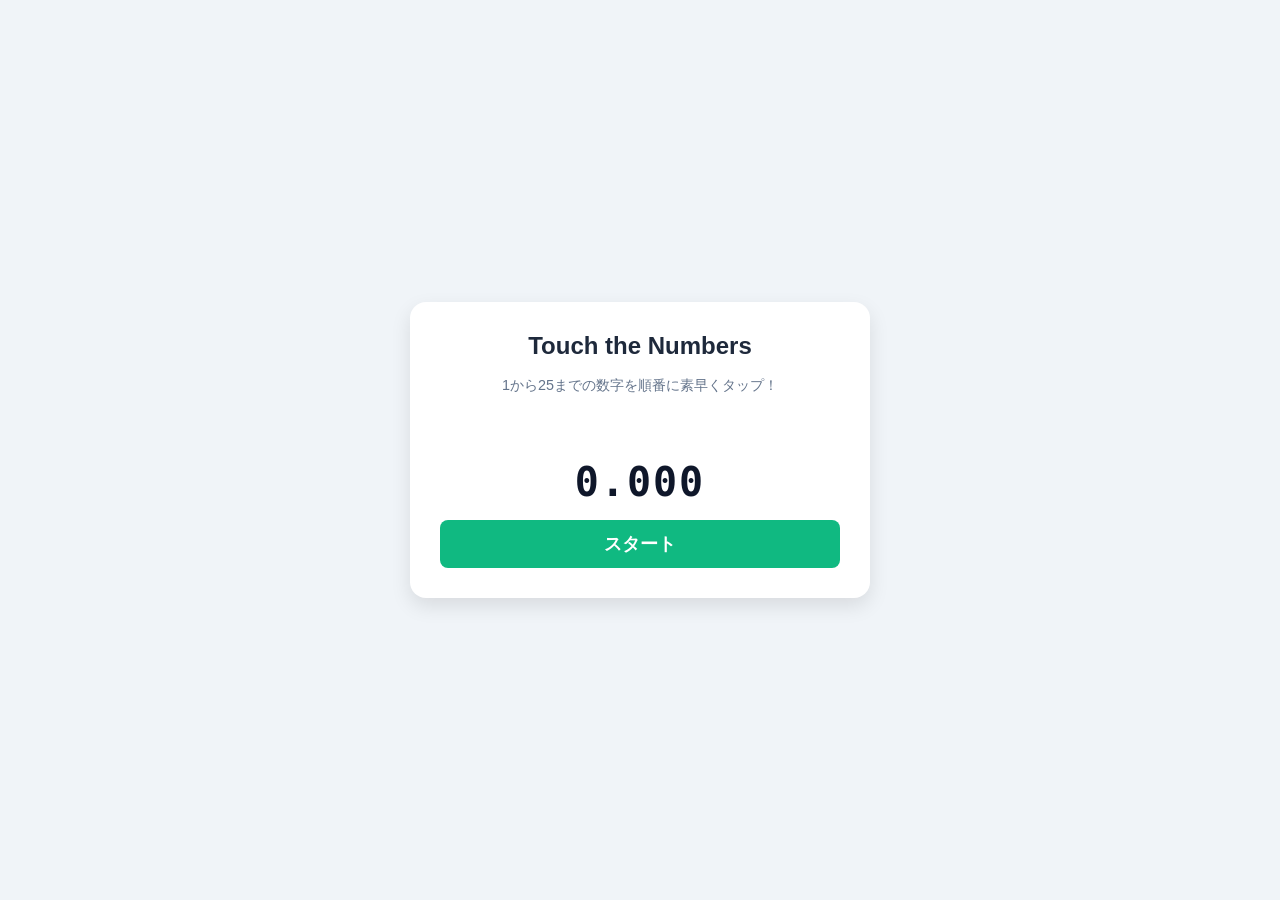
==== commit cffd143c: "Create index.html" ====
--- a/index.html
+++ b/index.html
@@ -1,56 +1,259 @@
 <!DOCTYPE html>
 <html lang="ja">
 <head>
-<meta charset="UTF-8">
-<meta name="viewport" content="width=device-width, initial-scale=1.0">
-<title>アクセス制限</title>
-<style>
-  * { box-sizing: border-box; }
-  body { font-family: -apple-system, "Hiragino Sans", "Noto Sans JP", sans-serif; display: flex; align-items: center; justify-content: center; min-height: 100vh; margin: 0; background: #f8fafc; padding: 1rem; }
-  .card { background: white; border-radius: 1rem; box-shadow: 0 1px 3px rgba(0,0,0,0.06); border: 1px solid #e2e8f0; overflow: hidden; width: 100%; max-width: 380px; }
-  .header { background: #059669; color: white; padding: 1.3rem 1.5rem; text-align: center; }
-  .header h1 { margin: 0; font-size: 1.1rem; font-weight: 700; }
-  .body { padding: 1.8rem 1.5rem; }
-  input { width: 100%; padding: 0.7rem 0.9rem; border: 1px solid #cbd5e1; border-radius: 0.5rem; font-size: 0.95rem; margin-bottom: 0.8rem; font-family: inherit; }
-  input:focus { outline: none; border-color: #059669; box-shadow: 0 0 0 3px rgba(5,150,105,0.15); }
-  button { width: 100%; padding: 0.85rem; background: #059669; color: white; border: none; border-radius: 0.75rem; font-size: 0.95rem; font-weight: 600; cursor: pointer; font-family: inherit; box-shadow: 0 10px 15px -3px rgba(5,150,105,0.2); }
-  button:hover { background: #047857; }
-  .err { color: #dc2626; font-size: 0.85rem; margin-top: 0.7rem; min-height: 1.2em; text-align: center; }
-</style>
+    <meta charset="UTF-8">
+    <meta name="viewport" content="width=device-width, initial-scale=1.0">
+    <title>脳トレ：Touch the Numbers</title>
+    <style>
+        /* 全体のスタイリング */
+        body {
+            font-family: 'Helvetica Neue', Arial, sans-serif;
+            display: flex;
+            justify-content: center;
+            align-items: center;
+            min-height: 100vh;
+            margin: 0;
+            background-color: #f0f4f8;
+            color: #333;
+        }
+
+        #game-container {
+            background: #ffffff;
+            padding: 30px;
+            border-radius: 16px;
+            box-shadow: 0 8px 20px rgba(0,0,0,0.1);
+            text-align: center;
+            width: 90%;
+            max-width: 400px;
+        }
+
+        h1 {
+            margin-top: 0;
+            font-size: 1.5rem;
+            color: #1e293b;
+        }
+
+        p.description {
+            font-size: 0.9rem;
+            color: #64748b;
+            margin-bottom: 20px;
+        }
+
+        /* タイム表示 */
+        #timer {
+            font-size: 2.5rem;
+            font-family: monospace;
+            font-weight: bold;
+            color: #0f172a;
+            margin: 15px 0;
+            letter-spacing: 2px;
+        }
+
+        /* 5x5のグリッドレイアウト */
+        #board {
+            display: grid;
+            grid-template-columns: repeat(5, 1fr);
+            gap: 8px;
+            margin-bottom: 20px;
+        }
+
+        /* 数字ボタンのスタイリング */
+        .number-btn {
+            width: 100%;
+            aspect-ratio: 1; /* 正方形にする */
+            font-size: 1.4rem;
+            font-weight: bold;
+            background-color: #e2e8f0;
+            color: #334155;
+            border: none;
+            border-radius: 8px;
+            cursor: pointer;
+            transition: transform 0.1s, background-color 0.2s;
+            display: flex;
+            justify-content: center;
+            align-items: center;
+            user-select: none; /* テキスト選択を防ぐ */
+        }
+
+        /* 押した瞬間のフィードバック */
+        .number-btn:active {
+            transform: scale(0.92);
+            background-color: #cbd5e1;
+        }
+
+        /* 正解したボタンの状態 */
+        .number-btn.clicked {
+            background-color: #3b82f6;
+            color: white;
+            cursor: default;
+            transform: scale(1); /* クリック後は動かさない */
+            opacity: 0.8;
+        }
+
+        /* 不正解時（ミス）のアニメーション */
+        .number-btn.error {
+            background-color: #ef4444;
+            color: white;
+            animation: shake 0.3s;
+        }
+
+        /* スタートボタン */
+        #start-btn {
+            background-color: #10b981;
+            color: white;
+            border: none;
+            padding: 12px 24px;
+            font-size: 1.1rem;
+            font-weight: bold;
+            border-radius: 8px;
+            cursor: pointer;
+            transition: background-color 0.2s;
+            width: 100%;
+        }
+
+        #start-btn:hover {
+            background-color: #059669;
+        }
+
+        /* 表示切り替え用クラス */
+        .hidden {
+            display: none !important;
+        }
+
+        /* メッセージ表示エリア */
+        #message {
+            font-size: 1.2rem;
+            font-weight: bold;
+            color: #f59e0b;
+            min-height: 1.5em;
+            margin-bottom: 10px;
+        }
+
+        @keyframes shake {
+            0%, 100% { transform: translateX(0); }
+            25% { transform: translateX(-4px); }
+            75% { transform: translateX(4px); }
+        }
+    </style>
 </head>
 <body>
-<div class="card">
-  <div class="header"><h1>🔒 アクセス制限</h1></div>
-  <div class="body">
-    <input type="password" id="pwd" placeholder="パスワードを入力" autofocus>
-    <button onclick="tryDecrypt()">アクセス</button>
-    <div class="err" id="err"></div>
-  </div>
-</div>
-<script>
-const SALT="hbstH3RbmUFeojOJUckPzg==", IV="fCcIPWiFBoJ377E5", CT="BgDa7yDpjy6UQDQ6+rJH7pIupxjkq31Zc//TLJp6zJymapxVyra3xk7GiHPZ0gBhKcOaUQjbYbkkdpn2+Z5Pu/tA32NLTUDPW2PgQ+1wmI3VmkM8Wmy8ypvwqyqpnEUA3AR6kPcLkhRkumYhrdBr9sUWbMPn6YMCnJaPpRq80yK+1MJKYtxgmLLY9qMpLRfZ7XqSJ9saXf/E2A7DIKwfxq4f6qyyxjsPBpOTsJPn8nwOtWdw2ZLfKD5jH6Zo+PFbeuSA5vhR7IT769DnH/kC6SQnQZXQ3QV5deMIpzqSqJoZcGIg57xdr0T5MVQ7Xrz6RMtKMlwr7LMSQghk4OigmQolSR0O9gKqbkI2UjFUAb3SZZUU2cpv0PkuLdaNs2dgvKwOQzDLWzEZAhKOfHk5RJrUO7DtE4X37L8t71hAFURi0xwLBuoi7OQazQBf9UbBTG8bY/gKIwlQU0oeY6oUCToNXOPb9fnJh1/o2UbQzNZ0Jb/8L1rVJ17iGN5BK7f6qJtsszF44a4sl/C8isBUX/vffdJdc+ZzbssryEzZPUw+CtL8Y6SAvWhlRMSj+fRk3LP+zZ6l2FjMvYle8tU+ThXftgSbDEJ7uej+I/XmWnTOTD/6WIU+uKhiA62jGmHmWVZRVwjj6osCAs1jXsIu5ukjSg2mec+oJ4pT12GXKCRno/yts50WyFUh4TzMfuB/z1LVQGR4EcGcTzqgVkzdqchdqlGuRbRdYFu+DHopGtkJbIFLuN8xZpB0pPXqiqL2hZBZHnoehZtOkeq1jlb2GEQ/vd0plMZkZZK9g0/DfeLwip6X9GFIyIAA6UtmFK380B+mv9GNX6ROzXO4ohRfGtOwqToYRn8TQ/vJS3ED6anpDFLdMWIaF3y9JDed2gtpIvC2E7rbWV1lo2PO41w/AWyfzyUVd76vAwsQo8NzisaR5gNtWAjHrO0C1vYElgjG+YAFJdI3x3jHwxlCRCdx6+rsEXuLIVkbuLLYP5E4M5TRv888WZlKOCnpt9lHBi7VgRiIuDeAUdPpYQqIX7t/MUFAgu0qGy9J7alFpj9BNNC3SI+jprQ0THonD0lT/Z1eDPGu3MyQH5JIuNk6KDjwmVVMGt7yuHP6hmMcOxcZInVShrmaE5kqWNwrrgq2e76Js1n9nFbilvNnEIhfMIIbrEuKIATlohSqeuGwAvZM/RrqlXkt2ZsI2lAgGMwvTlth9KevGSse98bn1pVj5bp1OijrNcXOKRJvG9VKk4i9Q9xK5hoBbkLusPrtgzeFkEILBP4DjyOGiXVpE2fXfsEiL61m/ojoPpFYN8+YXQms+qqjZVIGJIXC9NedkjdLSE3RXIRokwpPqB1axtflwMhliwEtImZpbJhfQe2sfSGYVKzDvi6JlDuGLf1+eJrsy8F2cPoHosH7xPAubQNutcwlu6Z7XrkX+YlnqT8QqQ17ijvRWcsE2gY+qH+uC31t/r0wNMOU2AMcX0A7zvhMTRh/Yb3RiG1PgbyEbTVQR0JhOrEkzT0BC0sbZPJiOciRhpxlhLrfCzXXAoOZQ9MGbArK5xPU/0hM83bmLckLqLsCNqgysUz/[base64]/AYmXcvFGd/5BmPFgleP4SayeqdMDC4eTnpO3lDhgTnu9vc1z6khMVnfWifkZd6bLMHddaG4uPNkIgGnlP85V4fj4C1P2cEoBE7PVTpsr5708DIcz4IXDcouQvuIEPRj+DTUIXg21T0JZ9it0hT2NeiCJjd1HhRsPxwT216f+PFHY18q9MW8ONOwV9faDnN6aAVrHf/wjNf77g1biOnC1PgR5k/UKxqqkYP1LFjFIysYG1xC5/cR/0WiuB/H+cinkAnXZASQp8SxTiYVhrJ4PkIplj+Sixsd7TCjrBd3VjBtKyEauiPC+xU10uR4RXIIRy3J3n64f6AFytNPgm19qQGyZY9Ac9rNwI2v2fpxILFIQYnqBsq7eaGT3gjJaulgKdwt5i8+jQ6/Ox8jU1kEz/xWjJpEaId0xsRjECmabCAN9BeMkrw0j6OnTscuDCc+ixRnzt/wnjn91sUpGK0P9LSP5BMJ50NvopLhGRgVjIxBE5f4vzIWduS8w1VQyI3sSH2F9Pa+CZkDiyGj/VNZ8AkjjY2VAnyvDzYVAkb17z50+i0i3Leg6r9FVswDzTMmv9S+HHwPumBbPM3FTtvDtMNqT/tGs5EqNqWmPig7wS35ZgoM+GsElcn4cSrzvw43moLoyLQuVduIPIx7VFnFqOGNo/PiiCHftboCETaO69Cu8kWENctMDDv8UgEVNkFOC7P2jv+mvQggM/c0iEPQ0WgToqD7fqurDxLzjTnv/l18zLCdYVxb+uGa2ohGTK+IINLzSWW1FjsCdYLnSLCleMK4xI/KXzfvgJdzrhhekqij6Rw5E3ZZmyCVs2EtnW5x/wGaOx9Dq7a2n8Aao93Yea2WwyVNZp4dEITIwXFi+I8j8Zi04iVpY3ZU5hamTD0JZNVHr27dmhPGk+zYDpjhTofEKuufagL1RAfeVp84LAWRX8RZ0Pm8E1975j1Ix66vAsn+2Xe1YQfUBChXqxVQRHm4WyvrYy2Z4UFe63r83X6jXJXVel4h1NgGxE2/lCsmvGoTtZVFMgTMzk7DOrG0szzo/LTOtTzZ3HqgnuM+rUpPcQw+4f2k/s5n8veX3tr/rK+Nn55RhN7Ht4Tp3q4rE/mi0hCb6Wns9qnyIQGhmS7PwbHYmg1V7scwngnoKaxGTcOZyIQOHneDsniORQEGWmp3a5FyYWygIe8QEv7z4PgUXbpMDVhUDOD5J4lF/kKU7PjKtdfXiRamfsFRGakJ4WP9A4y4bXi4R32rbmmsroP3rRNP3dPleiJIamCRxIR82EjX35uFfRCf/m1Ou15VJtE2RV3gp1k71tqLoAGGmhrm5HkuqcS+0otFnJv5PZKVBoLfRZQ54eI4e2oxl/92IaON7KsMJQPbm/J/IV+L8XyMvyV2UkbFf4zGed9uC59m9DstNtqBL+o0JVXwqKU0RFFnFDbHaW4RqEB/SCsvFm+o5HqqLQFHH/ObokHD6d8ZECjqkguopGpQLcScEizImFqejCPNBRvXBBSXLY5ZxZFGPkXmM5KfIzbrIgmlivyPnTYBLytRF7uwGd7IGvL/lDGn2nfTGN3o9VkAzWwaacxoqyizPFbMBebnH7ZTR64zR0jfX96vbGnRWaKNiV8UWHyQq0ldGvTkWu+2gRglH7jYo4SdPhz6Hz8esIx1lkCCAen6P/b7DgkSE8LXPMveu3qzWr25RF0tyFClAvZKBYhde/dVU77TLfDcRTGhbGmQGSMe4nBRqFIwdSOC21s7B8KhURIDTf+MgWsGPkj4TqCYEYDH3vasffiKs/8vXppyqZq2ffHdWqwyfy7Qh5VEuLbP0Y02W0i0FCQp/[base64]/yvv/jclNWbWv5K1AjmrQi4YYtfhzd4LlZA7asFL66r/[base64]/sMqyEIDoAMpgl70DA2tCLlKX+K6QmK7/QBv88/anhLOSLoqC9w+G7C5sH0FZ4E8vtkjf7AEBpEaBXTNABVdUzflOETfsBnVa7rFGi/XPtCLaYQBzxhvRfDca5h0r6uESnpOcXD5wFKRriCbl9bULqd8M8Le9AsdGBZpjXGlDrfMQcIPFr2iMY1ssE5o0kkwfew5w190DlCq87VIqAqp/fG8C2cGHA3Vn7B6YvsdffDpsUbT7D424mKFN6tsUX5qVzIPA7q0+sokn8qNH6M2PyDdmoDf5klWq1OBYUH2EP7CqDbr3jdMQ24p+MkT7vFVAS0Mnwfqt9vPHWFukHgIfk6rIhq82qPJzcejtbyGkTfR7aRSlBkndZcZ7vQfJHWAfA//[base64]/3+/3++3fCCiNAkxr9F8JPLHXjVy8TdnUzr5XueZ/+9TN/tFd65efYuRiqH9C2izZm2SwierD2B2nMl9EocougBb/WSpCnnE21yEpE1Ne+lQcWYmg5dWI8YMUVDgWYGvRVSKYe3TX/qBMMiqrsjvvTzT7AMnCEcq2eP7q7UCMbQYfuc5n3eM7YMuNhOOrtQ4E8Gb3XedM1GD1DrR1j6mrOTs8aGgr5Ib6K0Gg7dBn8gMBF5bSmVeNt4A1cUziDeI7SVgYEsowZugDg2c9qdvULL7/uiKiCOxlB8DCXgPGjqag7a7ieQaQc5A5hC1FW0Nqdg550hnJ1C723jC6THGVuoLvPuXo8oCPiGG+BeYC6bhAOk/[base64]/5g3Mpcj1BRO1qodSmWK+UKB2qSlbz1AH3LaGSH3h5hWj+x2LHADV1v2KpZ7Pt8ZaftuY4McmO+rr2oOM/vywWyeihVkebEY6+b+fWTReK6yUa9ryebX7d9JoyteoSw4XlFR4ZzB1J3yqr79ZZLq3eJLPkp2SnLGnJq6m8IPh1o2TujEzLiVc2eZY+NcHPuiNUMOk6Em1sWU5lD2R2v0SQE7nM3f816v59+WH5evCgnkj7BgnzKdAvmGtegSpcROP8eO2tiL/8VZFgeKZlqtFzTjTyKleR1D9c97brRq1V/Tg+rSNUYmDHRyD7rvgCTjPsoyi44UlBmxCCcy2aF4R65fPb5E/qY9Uz+FNzk4Zh0XhSBvLwWhBYOJHnTzVP/WOiJhpDw86RMhYsNvMZcl/UnUwXaE+fkMes/7ItIFxs39F+kkrgHQS0OHZMW6gHwThjsnWzWgKu3nFkGeQ0Ge6rpZ+0hK11n4Sbkj8RjkfTuTGq34jHVJCu6MskQvbC8FWl89bGvJo3SGQloZJG+6xPqvi77L8sMV87zbNaWC+KCoefkAzAJz3pYQGGqsZ377eGaF2ZJx/dlRBk+GbBcviLFq1+WI2SYHgTDxRnovzUWu/UwVZoDH5QhrpgJEPR8uU6MrpJAlF1LzMuS7be5IO0+txI3zaQSn8DcX57fHmMIpwVv4MwOzLs0DOUkMGE8NmCcgm8ODfggXMXNtXgIck6h8/8ssK7By4t5D7wn/EvbPZm7abxvN0YTDJKJWQcGncts+50sl8joDZBMIxTjRouQgBPKBS1KYokhWJtsdGFSUpJBSb1MRcO17Al4eegP4NB1DiQiMJpi7Hl3k5p7hVQsUY6Nkjne+BhRuUJmCLt5+N7SaH5/QV4uarCdlme+OnbEdsl+yVhVxBqm7YYPxVhYyMor7JAIo/yKtm3v5SgFk5/Gl6SMSYaZwdZ1nlZzq9AJkGfIaQTJ6v0JZiHrzY+/R2IztOeYtWxvOHHDYRFSlIn+gKgb5DEHhjjOwc9n5Rm7iXCicoKbniBdxbCy+00b+TwhVMsWzym7gBofpfNO9COR9p/X67L+Mo1d/brUOigB5Z0HObuwR7C28KT3CJYXh+dbUfylcAPLVPx0oiwRG+Lef310yAX7QGQQDPMh8C30pBzwuMkgAHP/+XXbdHIPoo7jxX8HNgLRy08OLTHroRmHnAVaJ4kNBpU0fS+TxijlxvlA8wnIFvYNVIaobfjN3qvMUMyXr3ScHDyFf4VC/RL79+J7NGGfy5dguGhWhZOKcZybqfz7BvVn98GdF8R14AXJi685qiYKKcCmObr6iSquhwidjv7kYldT99oGKtNWn/PWg1t1dbvnbO/zMGGh+BGHqIodJJxbzw30d5f9MuzYTGVAvPMRsyBqdws/[base64]/0J2nAUhDkzxrMuPeGc3TL6hPsDtlk87GgJCI/ybnzGZWe1VBO3v9gJUryZuu67G9iq7uyo087K+8I1J2T6WjZFwOfuYXPbIn4fpZnYX2gergbK72+MmnVCxNPaUPB6CDfQGja8nLD6dMJ3zl/agM4ssc/a5in/UEPxcMNQs1KxuJ7yL8EVRcpvFpbeR7z+JnXYPnGF6miV26uzvyqpcJr0mgs/mYGFrlAXk01HRxxTIi8VEZCBFj8SHBWIZ7jiQIJv484C/5R8Z9UHFbw0RZaflRhu9S/lOUDEl8SuJ2O1RJduhzYaM0FhOYFUcIlv0jabEBf8A+5YVWprjiVHSh2rJt0HEK9ku0tqNYlwFACCKox/Lkv7XDJAedQM6bzl8yEWQ2Z+t0J4DZz8sYt4swZ45luz5plAerqiD5XCdto0SLt3+KZ+g5bT3xMzKmJldOAWF1IjI6xTmUBHTdOqn5rAG9FE+5QoTq3Ppv1Ew9h9f7lL/jGsWAcsjoxE6ko4Iw1lU4+QDYD1Wc3dwZteqKRWSR2PTd81mmSVCbnt80hJbdEWu3P1BqBd5pLLU4kCjkr+Pq25YyutWOXGwc9+tIzxVChwlSOf5gFcXsXAC9l1c47rJQO24/ITWSWJs7Im1FEoaM+KS4mQI8WY52y6RUlB6gHCZ3cWWtGyeQePvpZLvDGh6BoJyuCXBoA1hh4tvbm6LkhabRK425RQb6OKyhoBnBWXt0oao3xGEUIV3uz/j9u5LofJrnnMmtcrtR1JubGe+viK0nI3jvXCLR7PYnxb1O3Mx83enPb5cT8dAjQS9hdwHCTUUhd1PIdHUcwIThR9OQ/MFbr0E66hXHrvbJoOzsZV3Hl52VXivCROAR2HQvlLflJTUjqVVl3FWI/69fDeI8g3Cn9eQe4q33LmKuN6DxusadAxwu7Dmudbp8zJAhEahMW1ALMLiK/yj9oyRM3xQVg8lNrtpw2xu+yOtE8eEMZKOtibiypujNLSr0rKZRTtihONalQ3zrW4xnSm38dx8v6O4mrboswXe0kQvuzBTYipm0NzJr6O2DfLo3LVMATYVn38TKrN7bw/9gCOdq4JnRzrut40hx88UyzlfiJRvImzNb2+iw+TlXouDX0Ae67MefeTZuz4bJjG+RVKNs4nBHXPF4rLfzSokpX5taRx9aBm4YZsisia64CxJ1O2VTM3Z5gdQH4e8ygpHoCq4a8tsnvmR7O0GnOMJlXSpYot9hn/gjC3y/YvGuCpxaF5pGmJ8Kh4Q+u71p8rjHu5jWxHI75P1j+YaBr4IR9uTDq8M+2XDHFJ9jlIwSasHzxprP72SljkO7n2FNAKLiHHikiJ008fMtYJniXLRQP11/NA39vMnc/N2s+GnD5bb1XAJWyoYugEF35Q4nKe44dU1EhbqS6JOh3DFHsQi9AqZdyae4LUpiGE0mQruu4ObbpI2STulGFcHojv1mbdrtAEiQENhTaVnJwpEPWdMe81sThj3PUtJWYiQDY7XbFiwVJ3moehbdP4N1eAZRqg9X0TkDrxxuQJlSofljprstq4enKUshQKLJrIU6+/IM8lyjY2yTsYIGvUfbyMLE9fXk3UXvXK5EJrFpvoP+GezqwTxRfVEGDNlDllhIG+tC7ynonT1+TmwrzISKfqYV+FbJpv3sTjecgC+07wm7f/fWUiZ5vl/uqe4tHaYg9TM3PsLXSoE3fE+Vea9sA3/[base64]/tbktQJtZEZ9L5A7R0T8kGUiQ0tVeKRjmSX/1iNbXHPfohLzlA8toAFausFaqsSUMYNd8+BodSRyNMBWUCtdf+aI8u/zi/id7hG/GsFplGc2NtWhlWGKBSNLLuSkTe022hW2GNn68PnlY/IcGVsHQsX1ipBSdPmaU5viyPQfbFueIi180shF15zY6WZ6lOTPLUSoAgeFrAund7m9XxpsGDW+Ye0l1i2zA55pOo7nt/eQautcExz5bSxsuekMXacfLSdIB4yCRCmBXxMVb1tIifHvU55bKik43ipsA2V9+5aW51hXMmukFjSk7NRQZi1i/DkJg8NR2Dx3UMOFIY5+Vla/uOCblZoJuzfZiJvD6wuOXvpGqpNe/i56Lcy8JT9FXsqRr6CuQcc1EIUcCSxx1K4hDCqfrL4P0l5KbTOf8fSpYgzAsii5iO/rKMmHgFSvSPFc+0Uj+g3N/9Q8xUiJ+sfSWLWeLvDparV+xmyrGvfrWLI58kC7Ak2QlNPn8tDT7WhGt8Ch2kQmQxjCQwWiAALqOECCLwLlNc7UKRysx0N+AT3Ngy+bQvCzdLYetKVaFZJjZIiEdQTvZLvLgzZe/5lhTTYdQrAOrr4HcoFnAw7UaQ+/S5Ss0jZgCkPvRAwmXjPYF6uttKbRZIkAMgZ+VCfOxEQuqzb/+ImCLxaT5iVPoFDqZxuBEsCiCwAtFWe9iR1Tww5vNfS/SFm/2G9bAavfLo33lvBYnZmwo6jVkA67zbqEceomG/tpUdKt9DITUlw0LsQdi3E5WCNpU6p/IhgVXXlc2YgdLLdA/72ID53nJK6me1NlHoG2iyJW8sbwv1inb2bp6b8lTjgmGcXCfb7UvnqOpriaSVWBV859iVZPBYDLa16TKU1Wui8LZGio/O2iut436ofycRlcOqB+w/P2hDYN1ZGEDib9xiu79z9zhnDIIzwNQCnPzjuYpmOhMQkgVywtCw3r3FgaRGbQ6mHa9lvRuKNkDncDV5BQ+pJNb/N7pU7W4IDos7Q37m0zgfHN1lcr3nPEFGXAmj/4zxRv75EHjc7WWdjlfXh0J8xxYq5X6EGBTejR1AaHH7Z3ixalHQHq/JhhOIhqRMiSAcFAK4v73vj9XcX4pgKs03/GGoQBd2BmLopxBZ6dG1bOpEWqKFpDU3rOcmXpmIMB7Q0y2PAhA2y4jaTY7eodGOfG8jtiQag0OrJWlwx1wwhoyevm7GITIJPNHsyzRwM2j0TYh7uQ6Fzp/ri7Rem7bF5algr+YuSyodeZzxv+6hkEoMdHLs9VbVB5jk49uLZuqYt3B8AGeEeVzsAcuwa4kOArfJb9j4TcZ67HI+289fnnTHNctyKXrYwkWBMyuApVE+OxBvzf0DE98ZzsVVXhrX5Rq1rGChDJIH8C7GkUP/e2mYwJaQwe950GHuKKVRruECcm+7klNCR2f5GE3tRH2sqs5lQ4+c6bKhrsMVH0bMHMQNzWS2H/dsG7b36WcDgbddoyeQsSfZp421FlfHg9O4s0tVNS/whRrsq6wi2/j6Imhntysrkae1LghGTQCnzwQnQHCP4OPUdv+1ncmTUwZHLBC+EOgW8DB8z8Zn8qhZGabpi+w0tN7RGr4xcszwtqkCSRVnyt4f5lQhaBVxwyyUDF/[base64]/[base64]/jQsTtvuFraeq2FbwPrQX7Eb47SLBXdnkt2YGA9JnEdoO0491aVsJ6sQgbZ724WL/vEcM/2XDuWTCMXIn83Yz43XABcY0Dzk/uD7qX/h9TNPK9WpNkfLPqH/+aS9jg3Pxk+ImyvZ5LRa2CiP47iw1k7n/Ae0PvckQX9K72rUuD9WmaKDcFOgGX0iVK/NWRxSL8KA/06Zrr1GwM989hDhYoqU/I3J9SwwVB+eKvvZDnFMNXFRIxl7gqlWSF1L8RGZ5PsSkpeq4daqzMkhzhrbjMGcq3xWiXI+bd2jV7tz56k6XqCraZagvq+Thjbvb7MDI9PFZx2NC/mtINk0PF+PpwWk4gcHsknaJsrsqY2sJsx0GIOrzp8wzDCntaAU7vR6dfdfkrwtRwpKNtLF6h+LBO4tpCZQ1AaeCSjHlUkgVqLusIs1wBpe0fkXZVhy8T8w1v/5SFVn6TuSJgXzDreh6W3Vk4woH9Rd3q7X3h/[base64]/8cQKHgioBb/8xG5r1Vlxb7NtchZAVCsMAPlyO1jJK4hHcNU+MT6qn3EoAAQhmnIVzUGKYAiG10LagMelFITrfd068i9EbYom8McYhJcSs9m6oX1DRwBva7280I13gz8ayMI6wE8Y0puUka+KpR3S0OrUkn1BGdr/q8zTdw/dZ0znq53Z1AjhmvbIWOpsLVnqvL0qjtXrRjQwWv2QVTPKMh8b1wGU7SbJMd4M81TiKufxl216GS5ulfplIUrDq1XGBir54IF5hX2JsDBLZTWsasLN5Ve7sBGu1nHuyZmNk+YF+LmHLO0V9g2ed4axzNGlJkKyKdfX/J0FJrX8NoCPUmZcxEaf6gkWTZCMta5vyhSfmFRFh4FD3iS4jZD2+qo+vJtCxRNsgdKvUDYIs9QqRxge2LYCwd+WLvPDDY7YmClGm8DMyWOwMLiqEjAlIJ7rQwNNuhjmf5T6kOvfSN/V61gAte5JwAhtMsecgVd9fOWE7PJd/[base64]/UdS6DXbNV1wDItfUpz07ms1pTYWcQ/4iRj5aipqP4iTVx86BuntVQluAL4run5g/YQpbveEpB4xNRESllE3TcJR9c7AmvmxPV+IdbGENUoL668+o3iiV8LeYixN2SKyVPT1Np1I0qEJNxixENvQD6FywPG9p2ZKiqbV3UGQz2SjmKGG5Abhi93fPkRNoDWU983Tkc820ndo0/H5N8MhJx/CnzDAE9ax1/FHVEqA7p1WrHR1fdoEWC+dne6Q5dPgcYvBODXc/9BN0uaTZATZL/3RM6iZVKG7PQUo/bCBg9oMEOT5oygxCzGzupR/diEEsCsgZOT2NlWna6xNvbPUEt/D6otGswFpcZdfSjIZyfcO7ra2q6CXuOgWFr/kvLljaa1YNe+z3ymbMwkWVyY/WJVhdXn/+9aPRHaU4EF3oa8iFpMsklsP3GB0SVJ764hxCSUa00GPTtsv/cwgAxUvaWt2blkkOdgX9HNuzWstgFWEhvWxdNyfIwGPBrIAsB7kfdIa4bFO5wZFfTh8WAJchZ88swbP9JjVrQvQiNNpqn3+0RTN4HGf9biionu1fF8HyN1FWoz8Z455Q+0Jc5oQbq06LRzDKAZdOShUP5+oj6Gxfi5k6hk/dKwfzXJNbzHeYZRjZ4t5jpm3YZhCnGz4erURF9vdJQ8QlSU+diwY012IX743AMtO0gFxIjshsFQvxfsWZuYakk4GssRJRPoEQuBUzgtqn9ebfGiRGKsYHAq3B/Dc3zicKfk3KiLlRwHeOl2ttSp7F4H5Ihy+vE30k4RNSS7hH0jMlxoYCCTeFEI3PoMEV/osaOBJw01Wb7hgsim7qVQpct+ruB2JzmNoEe4Ninpl99O8nqS1iHThbFgkWeIkU1z50a+hDj0uPdtYgFDiUJvjath6F6t1/0jJLH8w/Wg2aH5uRdnNd3cRZn+CQUltfkejSXzsMpXf4zcaaSi+clQ3Zx59AVZxpzKLdFvnUxkM7ovDOF6q+kPfVM6M9LeKrdbL84l9WADMJhR5vKScXeTCt4az9RHWDu1TS8VrAvw70RJVyr9bscKWtZj5XJ82Jo3C2lVW2OBE+R0YpUxveL/GiwRzBCYVe14QOmaozdvl/bWOEMwIgsuuM/njwXg0LlAAoJf2FjKqKEtb+uHV9PVUvN4mMNV7+ODF7Kj+mDyuVj90MW9yG97INION26msBmnigYVhiXZl6E/vrEBwXFZfDHkKiSCqpT1GTiETY+b+lnzbtvAdp+/Lft9TInl/9isGRgYjQPyOx+QqM3+WbYrQ5aB83CH8P7HqJRk61jc/oolF/6pIdevhG6HpjlQITAqi/7Kmlue8EsPt4Ul6z8cyFpooDSCVoIKF3n/5mJG33P1nhXaG9csbNoD17/rM79+aooGhpIvMwA243HpnZtOq8IWOm60Bh/5q1HMBU5WJMILY9aY367maIXmt73B8kjOvTrCDsxd+RIJ2zyeLeK3stN1QlAP3zN4SG95+lg3UJY28kxnCtJFLMuQncJmVufyBufTivvIm+icatR7I74IQtzdt/+Qrxg2aKyeNDcmg6pDRCoz2aJJg5MCWB03P4ZUKfa2LSr0NvezijuArsoRakRESq81nSi+x1fCR6HieTcFstbU5h2QXWBy1WOCPSSAPoCVNJSEvbrN0uf4nZv779AAq8hwQnN0+s1ByJbkdCcN3k5j9G3Gvd7Epkk3jImc1l2L02CQ/h8r2WYHU60A3zRBChYpHYw0820sfYk93E6BB7cjFLSAYES4HTe2qSg3kBAN7gxZPk5Tmp+geqVv0NeENAA5Ud5/EhId2eAOfonGkYL+u9jL9N83bQyUPfB9xXy9Q382UzwyBD/earwyWXR5Z365HCmwaxXC3lrDMSUtPdVshWFiWb2sYtlGLAcMqRoRMMOy69XSRFeeS7isTaECcZJv/yf1873wXKksveh/V4IbSE5CDukIDA6ckqUawtQ3Qsv3fpwk0vV8N8zxxO0glq7Ss7rKYaioO6s7RJ8YfEx45xBihr5JoUIJHQ5AG0MF7QMC8KdcahK661U/uFZ1UD3X9fhLGl/zOweJ3AIghMVGlcx352bycA/hZVPRMRmjeKdRXWLgzcai1O0LpDP0rzS7IAoLuOHiwI/iRm7vdc5IUly1NDsUVyg22Tv3jVvKoaLAy7YnqsVfVGhXyrbJjxEYB8Z2qduU1PjHaC5jr9xi5uHHdiT695FIe1nl/irWEVdxqlf7LLi+i4lcQSyCO63b4cYFE6mCNZ4Syi/tHlqEdTMJqKmKEVSMFyEb1rYZdzyRUqO0j7HreHAYXTKS9C242ZaYGlsrnl7AdWaVI0cP/y3YfK6B5QCajLsplumRiYnkCa0kMYQhvIWFVt3ynUhIvo3PTWR7JEOVNQN/JCIxvaSt5vQGM/76Y87paPyyKNoNGPj/v2wINEsfCRvHDoXED+fgvI65y3FA2roYiDjJH2cuMDbYXhF3sIxBLmulk3MPoZN+cz7dRHeKttrhvbiRF9EnPo/lZgNYmRKocUY54m2lu24gG9/OfdFTLsJ1VltTUKcVFgWAAKfbqDWgCb0SS1wp8R00I4JruknQf9q1lro3i9QAb58tD+DzeYQRywU9l7jbsO4cW+90VS6KFhIzZvRqfn7xK+Mmk61W3Xc1EIk05Jii4mlgx8E29zkH/FxLTUSnzFTXm6pN4nLK+FyyqFV8ykLWJehHwrofDCKlxSrFEP4S3sgyxa7gK0uLQlzotWuqg6b8FJO1VMmdsIDJeoUAohKFal5shtN4OpAAjSasl4lJoYvJeIvmGLkcuuoe7zUBFe7TpwWGy3ILY8HzZrHrm/VDEDgyZVkQZg/qrA+dt4sI+YlDobnxrEqex+zhWM0VGWsliLYRu74TeveavZTuGxDWq5fkvONdODvHZlxT7VgpFdc+C/G+rZ6X4i870U/W6V+aSeZzoqAl2QMJdSe4yRQWDSxpNAuNNVrptOB3i8aBMa6qoNKEq1F82yHsiBg/[base64]/CQYCw72SDQmRzyFP+60Zk+ZjpOeipAzB7O5h81eXFjTU58sPV362qW1/5+lyYWRo7HuPRMyFKbG5Vu9yaWuCpGAsOm47FhT7GeGC5IJ+8xAm+QIaQ9/c8RqMzElaxGZCVu7IpSkFbKh+a864EvBT/v+oZtlW/FMgLwYo/8eNB6yY01YKECV3E4oEAQ/UYvDG9Yd505y+HFmfaiukoTNpdyGI/28ZJiQ6vEKv5MnIU8Bj9V3cB629gJP+RbA/IjLWtrXUuZ5fkBcWYlEa1Te3CmzZeeZzDQJOdMDaMFtSrx0IPNlwHBdkRnRyDJO+3tNMI2TsmTUP/kNrvmp6VuIb3UaGIGuOJ+xLjNgkI68Bx4E5I7uQoaSlUgRhAhe+58jgP5z6uJVU0g/tgE3eQ5Xe1wFlG142Kt29559GPc9aPKWt3j1dhdVizbfXiFwfYH3MTxYNj26dB3UiR97OPyaCH7hzRtE2WVmjOoLynqzFfxCwIORAQQd8/emz03/4gpQ4vN+JXBWWsebwPeZ1E1dqlAoIXd4OXy134DbK/cuYVCcTNQEWrTnodkO66qjUg5Go/XzNrrcoC9Ppo4fUmq9iXHEIy6aXV9BD6dLPtp3UU/U7WukEHtryJTB2BaMT8HUt90qkfQMzzpHiMR+D0hbZPZMfuvk27EJO0u9elgbiblgY4gyWwbdcENQwhX78i5RxJ7h0fVGKfTq7p5AIV0jA/ToNvE0NTI0rjGnbpRGGPJNOqYpPYDJw2lhB6AsGpJR06TOogHWX/nI8kYImQPpg6IDwlmeQ0AQrXtFIeA+E1J4OAeDR1u64JW6dvPh/plRoy7KJgqugMm09AgK9/KEn7+S0c/un0G/fBChf1DJZZfm2/[base64]/rxfYqUEEXMAKR3lwX4TqucALBYdlqKqXgBEo8LGhjtRF6pIBN3Ja5c4WtTDje2exQOWUcTyBUFLqzeLiaIxOhbe5o2pT3PhEGIuqMTJUNk/s/i3czwnnvj3DEJSuSptV8BQzqKOoPDwE8FLA0sdt0ODQCP2127aC/E33sQZTqKJozT9BJVfLXVnrnF/0sKPhWJCp8buea2ucxomqoAchh5C580h3AU56kjdqwS8fb3s6zoCptJWSkxZriSmlKgHhIV9l3wnt6J4UnQ2ywcUZT4a8ISX6nhOUsDo90APethB1pnbhEsjRD4DkMS/23nTPuTBKLt+QGWFyOgaRsJ1K0Mt+/5isMTu+oCgk3jAfLGlgAKE8hcAuNwjDlUaLy4IMjgVTFy/HIWAvi7CNckHxMf/QxfRBmJaxNY9wEZFY2qokQCzadAWYfBnxEiIfaDO+dZPO6QATLHqf25PO+rJ9LldgOoMYdGZuZ6LKfOgXbUw2cdbtvGIiHHlPKuYF3/p4MSPG8ONJGZlPInKA2csrXTJLjv/7MLvpClBdq4hnYo+7TUIltBlLUhB9N3/DlOzd38c084a16MrhODa5/2itbOCFRf2I+dBDeOSXsrDfrzN7oMSttsCkAZ1DeqXcI8WIXi6zI+iCb4eom6e+EMzQ40L/wKO05J8Os6pkCzhu5Fc7Ap3d90CuJQNIZ23enNKvpr4KbTWGMCmSWItu9TadVfbX9ytFZrPPvTFZfI5b5BjyvQkViBuaSbjk6meJMiTr+eCxRXg6svh9uCPAMr3bihFvJTSNR54RPMAEhJ/dc8pcbV2J1t50nNwbr58rqikxDlnr34wMp5BPNATXzMTn3bc8gEgnxt2XHGPzlz257ZbTY26PVCKjSdOoq9iigPwMQXiyLOllKhfTexnEIJA5P7PAka6uSJLVtd+j283VukvPkICUQ8Cc7UyOntwz/yoUGsNNVuuXGvQdhmcfrr7mdvF9Lb6E8Kp6xDOrck2Z83gIvZ028nN5WXMeZQSdf6KPZWSFvsgm2O/mQp10mz0NXS1CBOYKw5HtyQjyZFCydMBaAMdYT/FWkczJ/i8mHXJXsxYe4iW2yHJpObZucJiG1X7GfgyCIfgidMOnz1NhbANi1qtbPrG/[base64]/M3uqMJwDwST7Hn+Jc/XxtxkqlfJOWBxGITdZ2bQHLdpNfEB4ffU037gkC8Rw2OS9PHtGAY6CrUEq/ABtzEjHhBY14yKy13AOAY8kiMwYs4pH+LWjPUbGcYPFY27Gan/LP66nL8V1+81t2WXcTSNINstkVEGLoQ1dSfuaU0smCV7FHPNky3yTRgdT7wFPbw/GT4n1w4p0F902+qVVcgOTKy2+wo9isUWN4yEOU9nkHOUnCVVX10bCQjOcXHx/bIfTVqMI9whw6ICm0nU7bnnDqrnKb7Jsmhfc8kJt2ltxqqunIpAHgry7mpka4yx1kllCyDzR35J9FEEGVN1UQ0pX6qXjVSePpoFHtsiLYLIet0oHMYUEQK8PCphNXdwA6qKbjResUjaZV4HrNsQ7lu3HAXlhtoICsSX+HYj/9idyRIGuvP9OuhtD2U1aMzkn/e0eJhhiyxkk9eU81Xdi5XImjm+vvrm39u7V3K8Bsjjxxr7ZWuyoTD0oG4YgkmdjkF7tBpZK66x18xG2lvtmml28m0H0fWguUnZ/A4VaLgtKVAjU+0QEQPzKdnx7r/3w2tzc5H+RCWlgC5Dnk0sxf1Hmj0K/3Qp3RyITnn0Z/a/YVqO0+lOBxKT54RDnQ52zHIWRNyFCP53d5tgoeYNmqb5Zpu46QquWPqVIyfy/SCvEU97BczYD3/myj/kLOR8/2vDxHluBv3uZpOsTqY84QXA6booQfeWTCG90V5dQcLlbYuhYZ9Snsy8NDCJZQHplB7du/wu0IyqRcN/7Kd5ZZyKugQ0JcnOc5gFizKMfjG2N0wn/oHvdsH9C48H2KPY5CGTdex/v+7Kyvr1HqBIY82Z3xPJLBZ+7m24sxcguKu/obcFHaZBPIDR5xaUFGpg6NdvxG7ZhR5wb5uNlRUC2jmK0+DIPb5tDHiTBNerLvKKTHMCogJlI2mtYdf8QIQ0dKEY4MM7si8C037vCnI+JunqaQWtP/PPDpXsChD3SwMM8rK8YpCQ0ArTMZwM2xNjLX9gsFffB5j898JEr7hxVS31eJQr+YT7NrmYWKFDzUVIWARoV/VYIO+wBVzKB/hRSv6AWKgF9I5IPKR95QyLngJHmRtWi/KLSNE0DrpC3t0c3DvtJOhbzHw4VG02PaIpy3oXdz2tJQ5L+0ivR2YKZm7I5P6P8H15dqRvjSu6xmFcMRgoS2tNhTEvdqe+Hpsz/7jdEYvcxyw6CKAN9NhqVXgUz6U2BHY/d7qCiW8h3uzsShDQbIrhpwrWyzBX3dhDYXabiyFaBsbtV5DAhIjBKStiEh+YlvVu47rtGtzHsLRclxT+8r8YudE+yIVri0hFRZDzv0BN3Qfdfd2LUGQMxsHGyoPOemV0m+lLvxzyUUVkDjUhq58dptl9X672PjYKRi9uNCui4Ib/ud7mhxsNfATsqqlqD5nF7j+juqBYjsHpWmdWtXFzKDZOj9BtAKH+TaMGW33xbgE8LMVGYjLKYgresGZa4x8MtKFbDIrqq+IsIci4AthN+maIpQarvGgfTxHy3aBImfgEJBTirZVfaQ0ZD1aqXID99qCtCnnWESPtis7dNhm1WS8k/vzJF1lW8e8dAK9/Ovnhl3Cs+UfoCA5hDWBGOjZ+2k27NWWEcj08CZTPGMc6YUbDmIuBKs5yukFSElTZpTD1wpIfErfQDBoIHja45jTlzVs6IEj+MWs27C51CtFV/IKgzq7tNEy56ZxjUND168C4PSV9rlcQQVB4O1LqnFg6j8V73OPby44Z9HwEi0/JGOFZqAotl5I3oN6xgJw/zrFiq815J+0ve0nIHlF0NkRxI7gBeD3m+XajWcN9iiFAUhmfHbcYgAtPgIdayDkn3r+zNB/bMuNZb1IOKId35nDc6SNdrPawhup3NV01SbByMkQggU4w6M36pQl4xb/mnvlhilTeMyMRtfMc+qK7uRXTxjKVgL6u7jRIv5lZkTwAQPI0G7dnalLc/I55EeGBcaupXKr+2fsiWdanmfInhCbOOvV+mVxmj2tTysOy8yxHRLXARgwBr1QBlKXuUBHdm4sTB4KmPYxhLk72syDHmmnIjzFoAdG0GVD1zTcnL1ISD/i1meP6DkcM/lZ/k42O1Mm3gdDYtyRgqnR3LSGWlVDwdvC0AhwJgpGWUPZUsnABZ6oE1UAkiWJNjSwtVZffNmruIF2mhmpslZMluXVSBAU/ql7zyDc6gb3/jFyDrJZWIa+jUAE5drhOd7gYkXcS14LhRPR/AG2hwv/bUOCYBuMxHRX0/gL6cFidFURfESSmVEDSKkqfLovOrd/03iUNB6MSHorOA3RhIKbD/pgf4tMwhnXX7rdnI7rWwkG5yD3ifCs1bETUSldupY/CBJh+moP7Jf27EuClnGzKln8zO+/xcr3aovUbfUot8H5wIyBK6+mzBmXhr751t1qHfvjfZCH1YsN4orG2oTnwN4uiCijmzYtysp9HyESdU1LWsGGflCIOb2s/Mtfkdm0/JPZNVJZ8ekWwpDbOD76nBlWPg22AIrQEquZhuD+ikYac9P5HgqMJlxhAgZ/174FRXO1WBdEU60axZriTNFXkdK0QLsHHn7ybCY1P/X4a8KbNqgrcZKJi9k3wg1cjlNxHhzXq4A2I2NoarSRVhvuM5bLJ+VbP6bA2IBL7/csgLe8ctG7zQvVyKBFvqihCEF/6r3OZ95op4Xz4TD5beOknHWgDlAsem4+8LcnUmeN6nE4NLB5o2/mBNygvuXgCJmQmheV7cHzYlApdifewz/RphHLw4sJlAVNGHpH9xnjQ5+EFkDATpzWXb2YmfczvZisdD+Sf2vBJ+WfeOza/6oVXJVIucylrzEcrDRqwHPSS+n8Wj/wmlCZo7JsqqBGLA3YsI3P70huWnM6033EEQl64UJHeIc7HeOHaKk0G1zG0iyg7fUZVzQPJCDi6Xd/9UiZMiHcNbKOUno0jceEViD25HSltS6JVWEAJQqvDN0iMXIn+lkABdvSNAzyUiSU75JhZacKIXCE/HBYirMpvPH2fBs0WXr5ah/xnhnZzGmfSv5zNczaBTgTDEJXQmyI6NxhqJ2pc0zbaEWLUB5e1Y8kgtQgF/owdkRC+DOfXB30TnpqaqK9PbSvMOtOh73TkphE4AcqwQIrf1xLD3ZraRv8E0FvI85tRrmFnJmuyyFlUKnGTnU9BjV4Qaoq1S93Xz41V3+udnaUuHY8IW7/CYDb9Id/V8xdPsuynRlRNJHZS9crjvTa7xyTo3xXTyIHKTspvwNoHSeCR+Uy4WkL/RqBkgk1p0yD6VlTZzABGqQ0rIxZ34/Gtb4oDkZgEgHBPuw6Dp9akxjuRt85rJ+AZnryJ4AmwZCebn3y5QNNqk8Lvy/I5KNNtRFs28dcCU3Qbe7LJgTzqf5eEjh9FCQ+GeUznsXZDvkNfxSGkPEkgi5R7u8ZjSHIcB8g7aLBRRFr8jRMbwk9Ha+/aavvWnTI5VsDMJlR86j0AymsEcY+0c4ooPVDGKr/SRUUN1bB0bFFYoDQ9P82qAP1wvOf/BsOF4OABYWPAtdCaajGE56d0jbClQR57OiWpCxMRaESkc+Ssmxr1reS0Pt2cLNptv2rIF+PgrGltxorPtncpMVwRWpSjuYXbTsE0bnBUXogy3/n1PnvXQk5xRmnhgo8wBNLanQwt0CiqcGWWncMJ/LVo4tDJwHySEVLhmp8ao8VGKlO6y8ekZAFwJCQQzGZYYNctz9Fqh48cYNTGIXHMWP4Lw35bMy5KiOUF0YDBfoIgEKNDEQQ5Oqe8PwLH0KGyVjMJ/fVCAtEpMLsF5suB7lha4wy8KWdf/4F8RWn8D3DXhTZz9i/qvD3R3UMbmhZg+zR6BfNYrUFTp6WyY9YLfyIG0GD+Wu61t77fvLbuNkyEf6EfdaYoFpCsgUcE37jVHr9lgvOxLVqcrDUk9LrmnJwtg77Jm3/NWxSOXydylfACp2/8k+6hsjG5HBT10hdVUtaccShYFPF6gm1+axi12lbPGy6P4pEOGN/O3+lT0SsI9yhst+MGqd4UFUY49LeknO8wFYB4nliS2I4hqIUaRFXy0u4PTF6JJ26sIhbfU3WBC4/l7Gyz9EmoCRmCqhQYqHpYawEaGwzsKU66RwXKhJPPSpw6X3zxcksgSD/esc+Gk9snap76cRrRFSp22AaSxEsq9bnnda+Cy8+0gq9X551EHK1OG7e3wyq+1Dw5to5q1wehg1wkv/AeXRaCRyWfukxhGH2NFDAzJ+jMM1nS6i6bDv8mWzmj7Yu3t+oB2EVPpuAtHi+dVNEbuZqaFxogXwcRpmqfWzYZwYSqyk+FEQNPtHixy7wPWNAjVk4bcs+5FGhU+Za8KbS3qf+TFIkOx/Zs+81s5ZJxiC56FhwdKGxwNPyEKYSFWHF9DxtFKg7e0r/N3r9Dr2dGmZ8790Ul4AK/wWbRS+LebqSmNlOPeT0JsSXJTtvui6vtqrqDKYDxNHUsZB6BK794oIvHmF6IJUUo/IoNFy7thNXzrr4VUpnosjudhxrVBYOxNsisO15B9NjrVdaLx6PmErxQWUG/ucqrjyl6tCM2SiJlae5HtusddPjqFHVZ0C2Aj2KOkmMo0MEA5xs37cr5gnv9j83YI/[base64]//QhlcArtCYZon38OlJF6b1526vVtWF2DF1NEP3ETWJ/JyZQddISx3IKbKFsVshmb6U8MtUJVMUZMpKFNP0Bj/8st20UKJrk9WExRFTSIxKKR1M6HC+9X5vFhtmhy8blFiELbZyQM9q3nArRaXvY6f57hCeSDCT9a2pEgXCqdpLTauL6qpiDeBl0rAW+/fTQvBKEcrCnRyZP71IcAYyErnqIEegFG+/qH7nYN34tUrr6mFnVphStckqQrdgZto6NxsLRoBlhSI0S62aW5vosI548Mrrla5MfMeU81a5HxF35NxixDfMhZd7n/acHVGGy+9WXfOJyyGgTRKqPtsaU7baO9DeCBXbbUaa78eTNGNTbVlIB7h8Bk7v8bP8mdpvmWPdeeKO+EegfyTKYBBeqzjz4ty4VPxQWAly/c316E/Qf4QcygVbSDOyRgjUVnF95q3U2NVgayS3OJ+vuzPbg70MfFMC27dAlJ9hVMSN79R9GBexgwm070dadPZsAL9wfonFDdbURIIRWP+ok6HDUGzkvqYDdo/mgtcqXRM5E8nPlI3MvkcvXwptJ4aG4lfzDc4N8KHP6E5DpwInfQ/3vRNQYT6OVfG18izPv9a5q0vzq0Pa4zsvnmxoqkypv0rl2v3H2yA1Alh7rm4gxTKRNuRt1A4t+F8nIYwDLudyPPpcRiH3nqnZe7rKGGmUK8bo0sWoOjptA8NziNkebV5dJmGQAr3E209WUpAY3j3c98Nfq6r4v1xfNoddTYjqf/6OIMNrNgWm0ptOqgZ5NqyTvYEwUuyo9mJUCH5uCUfEbWStMW01U85XDre7ow+gpbMIqSc4S/3lDFMCjyYj/[base64]/hhen5ovd6YnPexV5/u6ly4ILoUyslE5b7hBwN9g4crI99eCZ7eRFtpHpCxY42c3nuh9a01ZVwOwMNuyRZJDJtIJohF26thXZGKl1EsOdEnCQIR/CDsw9WferKaUOIWnlS+aC+rHkHWSts0FtNIbExXWpFVpSThqTmxi/Q7nO1pQyqRmeL9L90MKxQ50/1Wclo8E22Ro2ityMAyTxjA83YHIOeiQkFV4fZ3vk0E02g2obldm6G4mqhpCWtpBMvsi8vsvy+6KVvQQ0oxqFtbG6E4cWUG3H/17ess4DOrAvNw8fh5ryEdTlbUbYz/amKpMzPGYezQNQndYBeseUsigSTqPKLItaSkedZHmPqkHaL1sUvqDmiBGOC04Rkp3O7TQBqunZB1m6IRgBHLNz61LP2/EIXjQbpsXoi8f4BLqhhWEg4knaA6hVY3rIBcLZ7Q5GN7Pwvwi9gl62RtoaCZisToNtu4piBQTUr8CSuJdXZ9w9JLpwRq7jRHCu3lpjiPjC84HXv/KLnrL/zAMcjp1qMcBxn1K8kH7b/8HbrekM4BUz5uYW7As/JRXz7xjNuN8WNCUXWQLWDLO2SBwL8juvzPOuamJeJGKDUDB4Zt7k9aYxSQ/e1+f90c5tpLVij/7m8WUrMpjm97b3yCIGpy7KInzA9/wFhe8/ONUIRQI1cbLUUiUrajmrU4xecjmvARifVptLU7h9dYn7TcAOVozcttD8GViJmAHb7J1xJBFWRlLNSfWgJ4vjvv+1EACRfoq82+XKgfYTffPD91qRn5101vQ5Lj/M6Fp/dt+gz4gAxsXJ0aM3ov4g5BL/ioWHznBP00VilWYJ7AnOE1pDwLLGdm+EGhKQob3jB5Jiq7nYLduYFxI06xeGuWefv3MwvO8atiYis1xteMG4vczOaQFg6Zezx4n2smS8vMt23w82fXVfXzisux0DHLezyBoAUpPu6RfYv7a25RgsMpEN58f1j1uLbMLxGCKqqC/ZZqccq6+wkX5aParwHHZgtk97bvx/jfrHTlDieSoAR0fPUdedAuYksmyq7ZeX3/n877pTXEc+6wSqF1NhHxWvEsWzJKgLVqpysqEY4MiCnMc+cAhMVHFXPdiz7yDlWm1QN5DFZSQlTDfjyfHFVLdCFUJXzm2rD3chZCxiYKT8jnK8DDt22XBAMaZv84QkzrM1zO7/6x4XMteLaflieSoY5L9HeLTlqpi1f36M7OG4tyOLGG1CBKf5fNFl6OmmqyrIe5cofo96Iix1YVv6WfdEJRLZ10owiEaWLXsbs/SYFjwM8sLb3CKkxnJqe/tdGPRpg/Pya5Z6HD0UvFFy95uB2GvkP/i0UC8bn/yDAdGLNggyoi/fkd5vDl8SwJohosG/5TAxG7S/[base64]/Xjf+uhgLiZ2x2rBYditAZ1nk/[base64]/lK3vSrr05ABtZLrf7ChO4tMbwc2Zkk3yBq9PwsUugGGb2Ul5V3ZR/kKzrt480LdI6hyVbzCLKBmd7bXl7dILg+RUszR2//BIFwg9qaYdImr0EFC6gBbVrp3QsRA7gwAcS/B9DQMv9nIV4d03aMnWtxxxUt2yqsw4FYZyVk1MRRpTOx2lu6aw3dfwZWL+B9UzqkVBugcYHSAJ/SyKcxwmq5mSUlcqb4JQSoBBi1vet+6TkNFPIewlmn2/dh95UHyXXHiH31iBCfo7h9w1AVs04LSgS027MUGDOpndVcywzpuvGR7FYSV7HnsymXAAK7lkXP/[base64]/77/++fG3FHKnaEce+XfZmBvn1JXFav/Ct4qUZ4+shyOR/3WBcazO15csdNYwOsGBZIjpqSBWqFeAMJGK8FIX/ttrM2FckKYdG4G1zPYq7JkToF8ODagjbiEr4ZiF1RxtVCrqQB98tDhpKndw0GXT3mxUZcFT2KfZk8rSgd1Ht6jmYvYMlOPezLWroHjJvT5FXSXZK5vKDEGtw1ihc4waRy3pizrovhjhimdNuViANICh4Icl/0BNGOdv1WvvHnphxJiIGKQvD8OBruJwhvufSCxODj4alj3Eo+N6l2yXbmsMeX9/EW3z9O2xGDdrJDYk5jBCQS1scoLGMiiONaC2nhnbqr8Yv/4MrAsb/Mw+xCvpJUiBSfciQTuaxNAbIvw21HnuaxA+nBG/c04uqiSXs5yg8Y2avl2tV7TJexwHPckh/m+3w0qVaSewXwt7Mnk5iceh680KZ4OzO/aHUQWKjrV22dGcmX/[base64]/JVhzROwrueElz9hcsuHbGkiv4X4qKjFP/E2tctg1jYVgdJaNHTB5IRs/fkJ1Bza6/lXXbOyOP1VMrsul2o91M9DNs0lvN9lGds1/R1A9CXxQN6clgL/b9gW3w89WOL10PaU+y+2pK8gYn/kAjX6WrGfvGAl5gcir/i00YDsveBUIj+yx6X9aZLCBo3zy2uvfhqD3zX5QNiXBcjC5FeiuCuBZlB9DqV8p7noMsQIn1fC4ynJcnww9AfV3IkalIaiS8fSBLb/NjqpkT01zLmL0nntzlevDbLC+eYRy1ZS+VPWpo7m2817YG4/1lJ1CPffpCEhagayGDBRAAcQE/SZr9leTcaK24BFCPr3kxbpUiM8+EnuiXWzZo0b5Quk7D4NgvdVPCH5Z/3tQfyuhPL2alfC2TZZ/aZltAra+oucbqKgX+KR52HQR4m+p8GX+Oa/3JJdIO+RHfJVV0GAFIeJb5gi+Zt8ZYvg5qwjBBVsdkLnzWTqaiqLyErnjyDO1ScDWZxYYhQfULZFkEuc3+MlLPW4NUlnfIMojTrxdmEXj9ZNnNhdBAKxv7vQPLZW52LASx/pgULI2siEK5QTYE+PJs9iD/mcoxEglrFI1/[base64]/sFn1PkUr0fLRVnMDfs6PCzmrGxsHY0IGIOMIe6Zacj/8+Ev++Sx+YsQIrmdAOn2xX/3PryyAp41gWjDkIUdMRgbGlMoo3XJf5ifkd38XNxWCjvwoN8sLMIcdERt3Du+ab0KVmUPNTamKfK8Uem9T1+P0qZLa0JJp7ao2hcWmtbmwLCE/GLXaNQrtXfBbXmksvHWDdgEJclXUGiQrqiiQV+H3m1Cd+QS/rVlH8wIhf42kpByK/gnRS49ZqhI8H1iPZLQC3VPkN8OqCXMpOdcb9jpOlCFC/SR2eZrXfK2HGGyAuy4tzJhphrqicgIxX+58pC5bWNIXlyXx3x2I75viT2/NHe4Z868H6M7miROYziPbQb/ip6t2fP7rRFnrZEOJN7WcfD6CXtGCQI8SRm5/bsnOtZ8PpPsUbvPq2cdmmftwlaMJaFBLE69408h/WpQdUj7AuSbntIhh1MaQ5qVo39kSB0khjN39BvhtVkjMGMbjLhhhkqDdyOis0r930h+ikE6U+SjpMGvGKPxUEse5U86O38dk2VX3LdDWeQtixRGOtclo/YygEbaaRdnB1f8YIo8rv8w/zHxhLkYPmbBTK7XLKZPltTBlvANPNUcjTFqNn/Rju3z9wzmaEaYCzSCeiQGNZVfJBRAkTPQgwIaolWm7AB+3IxnfYKvB+0EAebrwvfMO3uImuNHykWdkgf067nkVw1hgZJmKgT3q8wz8vVtq+Pe/Lhb0x7woUaEStCvvSzIEs5FNVxQxaqcEAk43VRPm1lixwtBxOe1JnrCJK3F1rWg266eHyHhwr91Em65ylmSwv5TmlFUQbIzjzFYI4bW1O+cBmvZWrTreLWPEMKd2bQ7Z6fE2CeRrKHIDIp08Vx7D+dd33i/9CDAKowUypB7ytaVos3d7lKufTcWHTfuZ4MJ0XbHxKLjl0tSdt3sZapYD9fW1Wo7XeTyjRB6Mugs64LFv+pRxCxj004dYVwSvnmJMFz+IAOqY9leOq5MGR1Ao/R9ds+4zVX2r5oCWabb66MAjBrFgRCyl/ykov2i5uJjS0bQyELyuflGOqLT7js3PM2v2UQr9xIQumi9KNWWqJUnKq7uCKZ/qbrIpZYDLmLMlkSIpb05O9pN+E2cxkEcxUu9Hjwf0ypzM43TEmM2qZOabdmGeKx3wwdhE3ATTvOyBcfHk1IjODsmDEB+7dmSg5xfeqv4rjqsL2pkj+MjXfGOyFvyEXZUEuhddTkY8Sqhe2lgIC0VGF1E9Hm3tB+UstCFyA//IqZOsi+afg2jKae/k//JILMkFnag9bDpEuNV6elW90a/VmgaGKqlhgQYr2sDjRD9uqHJG0288zAAKCVMy2GVRfo7g3XQIJ+dsrLQRRd+zW/HRWZLsAc/t5JZL7ULdHao586FDrt5Ja3bZJRK8DoUZqIyvJxZ4Qp+JKE5kFA4xoLvj85Yx0GVLyvDEbMyzewt/oqaSzMnNVcw9/eVzDEi0s9ScZnWE9R+Pj2op/ekuIfzcq5YSTMkm8XrbluvsHw9fpDUm5D3laXNZ8LaDgdE28shWnQbOzkFPxIeVJty//rSK84XrnzLqgVhbUd1qbJ0NiJW8HFUKlWWiyvyfL3ztj0j6piqrtbRcBpF0ETl7PlOURDBwB+ThW98bzkqHo352Zo7uLNTCSLz/bkGeQEYV2OTLbDRqttyMELEIKxWHFMIUngRYdfF5QQO+7U1+p1WoWop4BaBT6tqazS75Dm862GxeVvVoYhfVeFNo1HTvJZY7gBCXAfnrgfis1PpxlbIFUYb/VNmAhZ6sHHV3PD4i83ENf1LSmIfnBHgALNcwbVFznVsTFFMj4kpZBLs1rJsfG9w8+/3dGwkzYu0Uiky6jBiz+wM7SlX0tcXdvoYBl87o66KljnHLkDwV41LI8yrWj5CLv7Lx+EOuwItrkef5wp22/nr1/bo4tiVbmtj81Vr15ODkHZeQHH3iSkhK2HODK8ZvNwIoq7ZZ0ouSik66VZflVaDoX2CCNRE3OT4w3WLKzm73tSO+1qkiQUXvNDCqBc15zFgp7Zd6O/69cl/uCLsTzpIurUhcWJXSuiyRRAWsVIMArvIcGOlYUSqqQjie2hSALFs97+kHEuZ+8kg933qUmaW9RgaBH193tkoTjFJt/lmLWTDyJN235pQlmba6I+FXFGH6o1W/qn1SOw7Uzl5I2yQkSZ1R7lNibINd+F/jfoVZWzbplmq3ii4ZUZWZFClfupV+7yx5FIzeuMMRBe9SEJCU9YmXMCJ54LeflQN/sQT5rowL1eJ+Gmi8dgI+Ev2rdS33OVYM3+tRxgPGIiUIVkFVdejhEHxKK0d1mykX3wuSHyCVNtkzNYgZ04BEV/F0hJI0li56nv8U1ve/TV/A0GiULvBHy0RCaQNFXs5rJWnrKrdJbpWN+McNYf9lh0Nu1DDZaK0bD6/[base64]/v9kmUHOim0IbZCIeSyL5n7g/CdMBBeGAE2w1Z6DDCbljX4M11V4u4w2nqW/[base64]/WkrdVxpDrPD/y9SzaqQ20JBWQ3pEWO/XrZO9Azga/Gl/C/COYeMbxUPb87n1ZjopeDPytnHwKAJ8xNEucZO+uZuRvh5RWnMe6y5AmuGIGHnPWR3u7Q6uPeWjhS3rmG7ujCEVOfh1YwQp8BMabIGYp/gOj5tQYw2CAOb6VrHPDAnzhq5zWmBfs1lDe8fPPEpDjxjrwtiUMIYZVOQOuboyeAtn0y0Iv2w6pPdx5wUwKFKKPuyJnMZnx+UOY8CiQPhm4TQVZk7zteMrHF/WEfzfknoT8LGtBgBuqwtrYPLt2KlRQQ6YLGIRLhBTrVcwU4suP7anG4u+wZZAYdN5O0agL46r90H6UDza1WL+XHbXt/ER4Il7hO8jeddSS8zpZrMzF+Wa/6ZzTaz6oDJAHTNKg6h7p+JfP1NtJPIFpVLiUaBR6igH4BwOQgx0r+UjowRBOUvb7yHysIbn7K/1fZDFRKYG75PwBD7sQTdBDp7svav8ABCs3RK1mhEFtwlrdVLdHJTDl6PsV8PmBIcVWoCv93UkZbmR/MisNHZ0RS0qIHlLCmdPZU11j9lqo8CimcFvUs3zj/ymoloq9R3ebY9W5MjyxVtneqkp/PulOeBwtV3ttxfldMrTBAu8627yKxWfu5xWVfVym7qze3of1Bm2UdF0snUsIKc6v9sL7r4KnjsEntaKV+GG6Dx/m3XzYMUJfem9BFMLflY++HwMaLuPNEH3kabkBDiryNEI7eN+afCcrzSjpr2rooyc5VAyHI9EWFHA9elo/UWWv6O/XvHJDas02j2R+cNpcW1T4X430EqYeKegKQzptMnuemVxmEk2SLUldlXH1ROStulNeONjskaGfPOIuInOmVtF+3D+ZXfI+cGxWZwVvpSzlEiQuZb+x8mahWqN95gyQITgIcTXR8VYORQmv40SyFtEnbNNGLWK8ASoawcybDNx76j98m0+mP/spuL94MnDh3af0uMWiNtnCi9g45ZaZqksxhQZtKC8z+aafwzg1JChhgqQZgD8gZ45VsZwiKI4rBhL116DIY/iQ6o1vIcGAGwjtiqorPKRRtIjkSkCTbTwrvsx6XtjIzjVS355fNgL2LE7qmwM0DGeasSzNqXSU+mzfupofPqPpFmRIgRpzUz/l7U8cKZ8CFZoQYMBNGkoO9Ejz85u3HrX3OWxUmuzUl61FO37PT/ZezwBxLnqqTL9UIFVWUGAyyCGGCfjVnLm7zeJ2L1LeD4wTZKbbvI5WEEJv16vG27a/sUQHZV8MyWeEb6TKquY7t5DpjIPDo1QIdaRqnDlzO03fjntwMkkbkPiAM+X6VkIyK3YPY7hrl/+GpKAsr2Qt9NUgZ00IX0PBOsP7leO5Ls44EIZP9OAHNZkKASqepTFsztjgfV+7Xez78J0kciVSCtHybqMuH80Cy39KZERfBJ0/EnnrLYYEOg9IrGIbM2ve+N/jMsx0fxF7e/FOPgKkeKETF8w88bEsHG+hl9xwNNB3UN8Hvv1oIb2rKepiaYKLtwrq+QLhtlwvsRzUMRWXgsg4dnoS0wDLVXr7M4UTZjwHpq66y3NhIvmGODdS2HcNcXWBqVDQzbPFNIN4UfwHFulnJObX8ZWPEYFaEgj5R4emOHE9uMXGaJoSM41P4Y9lLvuizRAPSy/RWGfWQSkUnxsAlXCB8k4VDczA7jh12EW7ORYy12O9/xVJEif4miw+UCLsIL64q0j1xzcj0SSyzYggdEnVG0AsVC7Kx747aANb312uiTB778tbX/W1ttYqvZrObOetxL6pzHxjifGiQHF4pZwFCgWlbhKpLbNBQQ5FdVm7aQxhcakWM1ZzW4lW4y/qT2gFFzfzZHBleag/IOt0Zgio4eQMFc68+kZj39gTtnHk4YrP4kQVHXZYpzgnXtkjNT826lnd3L0wFmWXdqplYmUqJKkrIoO5CHRpuhs3YDtg+AjprbfWK/mVGRAKo8S5L6UbvqbF+/UNYfeoXGkz5Jd6QYJKEGBjnNFOr2utAWo30utyc7AfDcp3xf6Be3FhWl4KQgMG6uC0R8rumUcMd+PdKSQuhcbb8IrhGJiPfQhRN6/8/dp2V9DHsO44NB21NVisvZC6ByMXWVZEsgMu39Kx7WEbnSdFUK6O1ujs466q4FxZbs0pgboqOrQLcji6LCdGWx+qPD6Q0TWbi5bSWCQd0NwpmS0lqODAd7XZrKgeTAhkaUfRiYPLD0lDfya/lb5qjGevngtX5CCW2OZmUUEka33SxbF5aHbKL7NLYVC5zX/fev/UJKJcayEWuwmbjVNYzcdVK/[base64]/GS6vko+IeCS4kBaMeKlHd+Pq6gUmYtBLpIyPOpQ8JgS9UFDMyBOQQvBl04JQcADd1AtywNOAw6GimAg7C6nFh31AbQkfq1euoGsTNRVKqsAP4xwttCBRqoItxjcE/3zHrHkBq+2G/yIhDcbgQHyUqjDnaBs3xJ66FrEFZVI7Gb7vhtnc+/RizYht0UA9Ffz7mPrCNuWQ1MNXNpwDM9qUFOW6GjMRQ2BXzRn1acm7Y9buOnxlWbWK8aQ65ZWwiCz04YGpQiBAvbVejrajtFmurdGZmqFctduSeozYq8iJq2VEohQLcLziPNPFtdtmaXXh1igLftUVb44Wx+wLCHEhNe4l/[base64]/UxlkrEZmSkW7hZB1bImm8zxqGNtYizRdxpZ9BfUiRk2pYM5hucUNG87OHNoewY30Er/mJ76jHMlZjQJBAN+pz54F95lsd9FDN1fSh64I2cuH40mE5f7ZJpQgfWugVGLWjdafvflAieaJ19qQkG1OtUlkdOjk+787NJ9bz7P0qp/rS2JwEpiar80Hfo2u9DDySwPsT6s++obRlYNvYKQNMyLY1LyeAwK92EAqCRw5bI+NEy0jKXhnG+1leyxgKtolaEbm2IkBFtX//lLbB/[base64]/Al+1eE2G8VlpcJXvYN5/24s1tlb9oimER+RxsWqIPio79qnIJwgyy6XLpQvOc/MY7EjC/WXAYqbSswYHK6mLlciY0yQpg6yjysHTIM1cm6Kz+SjVfBOvfswRDm+rdwD+9K2baUNqlxhPTsoK269ScHbxfpMxgSu2G0FdpA/a18wu+aje2pvAmiTU0+r9GU43vnxkQNaF7tx/KsQO4ecAzZQiGkj0fsUVxyTwdx7MnuQKEKh0s1bg4atifYOLV0puZH7XNeEyAU3PfdjNn0PNUzRt8C+co5ubn95PGeLH+SaeM0zHQo57Ve9GheSWH0NtgWQeVRRuA/cUd2/K7wtOd3nZqls0XcQ3um86Xrj5m9URP9QJBdEPtbHIKPDSpjogHYCa0X8/ADRH9vKadun0M9J1aEyfCg5r8yFEBhfXnv0cR8nUIIzrh9fwY1mPs1DCuFUw/kHQJ654S8+Gm0VjFpYkjh7TF/wxst6wWEgEOXIGf6nPfdbE1s85lRmjA48uP1lWyeSlqxgnNPe7kWWy/L2rJ3uo3wPWpz8GvVRgGzFn4VsMf1TYDEHpGxAA0wvW8calHuN3rJ2AXoPKuHSyxvm6varuM4MYmA/zArJDAnLHs6gmighAlYl/JYoLCargzw/vNpCHFizs+LzreB6EukrgTZeGFfMqXUCdACuKArd0KHWMOYzXK+55MoaHdOLpspJCmU4F5TPMXfznP0vu468bM7ihssz1rJ+g73sJ8mM8jLYqtFmH84xEK7Z+EQwDzstNhC1wFHHPudwWZTKPhHbdp9ODpQziioVoivHgEOM+WCvHr5dDLf034yVx0nM61K/WPLnBR0dMtsNhbtUFkVjUsr7L7exk50+8rR0y/SqghwTKDS7DZCPx2WopFoxKyW2oExORzqVZHF+hUnpHnECcuQ+MgAatkEtnuR4tEWmE/ue7Pv2RU8QukJNPVTijjsUitZ324dKdEDGZVRA/YfK/ZbIVHCoTl5AxU7WRdSHyYHmsvs0LMHEuymWtKCgXaN651QW0wXu2rghpqN8nfAhXfkk9wjYDOyEHMYCX8Y1uHhS412Bzc11MkBJ2nMWL2A1ZJQec9GM/BXGRnyzg/kEyE1NMFFb+GwILbgT6Hpft8HPI1/[base64]/I/8h5UlaQRrVTY/2lYNV4XSI///uLcMTOnPKlpHXi1+9uwjxKMnMX0QT5Hwyzjq98PDDxBIjGdFcFDAwrea2IUhg9UbWbdK+IJ3ohm3fU9rt0ePBm4bXREMHlXD4vp2qMOKV+pYZujjQLZJiJ4+NeQqqxlgQBvZgwKEfN/7EwGIYJ4cl9JfLV1CLCYeIVYxJlO0wLEgNp9ck6Gtqtaeq7B5wEawBzJs6kkpG9p+WY7siudu6Z5mbm6M0jQC6RI0pScOFKaE9ikZbsMTovwbU1DuHHO5ruV2Z5XpoWZnEQuHKl+tqAxDkkJLR6QHtrlTPGGXJUDiYaGmS+t2iZeVJYfLyRvij/AzVsBIm/[base64]/YYnFwYe0lR3Q0PlYyUs6pHbzRtp3lPDVyp0AuUqp+c0ASrPgF656EssodNZSh4/m2zmptO8MIstpgfAUgm/lYGGdt+tJIrdlifF2Z8pzhzdcnwjlh808iYwPO7Y80qh+HoG62nh4R7v8YDJRqmG2WVtGv71mTnQrRed2mGIPpApbXWe6ekLI/tZFkxAATJSTkW3eU5sEMz/kjO5MDz3xGh7mGuRYxlZSjcqEr8Vx1Tbz+yFj8Jyb4kba1aJhBbWehdxxZ4pO4FLH95TV30ICzV/G/QRW4NSePPNcB/BDp7aiTHH6Kj/YIReJCIdie2MFBy1uhNE+jovnrYuqBzsQ32Gj2KGXjtvQ2tp6I++1F1zBL+taY/DttF1U78J9yFE5UkJJHnbDCugQAfK/Fuz4SSO/QbWePmpwPykOPNcuP7WDtZrO2Yh3U88Loq9RAc9/OE4HXrpuP1rRHgfhHBSl4vBwQtLa0jRztOpGBBu74jCs6o7xWW3DhAhk5BZm3sJCs3flvgYL6hGH17N7myB0lXjrymYcA2+90dn2p/YDcqIaOuJ4W4vU3NQIpr+4MGRtn787hhSetzYerud4Zz2a34AhtHmBDNVRM8aT6PnrXzPuUbs4gwNtdpz5SroyFHNK+I1LoihUIJ94uzqHbRSPDA/[base64]/8/VZkt8O79ba3hbt7KBl3ZCnG+gTlvsQz/zfyvnLhLoeAoL15bAUhdqEiYOd0ZLDL2U2Rz8J9jBgwaAI0lFCitx+Gh76ctz7Wyr1hkC5VDWoFU7Qo11D9yRhT8YuT6+/6a64QPg/OqsvevkPx6OpoU3PxyTsbWg9edS0SqIJFRl5Tsr5UX6LveP3WZf8pJ1uHpKtYgXtLTgamCh6bN2/[base64]/qwf56cQupWyBzEqk2XqHABGxJejArq1vVWP0cMcHs8oiYss2o2Q+7jqwbrxGTrNZJyGybL5//702Bt08LSXcaf6bWxDISkoIO9GaHhARNtXALvShsuu7SLqAJOdxQ7ew/f4bT+Un1XQY1S0qmZQ0BH02KyQtIPHisPdSYrwHMAOo1aljn6LTJz4a60qdXXxSCqY/gmR0iwpjZVkHTs+IvbGkevs7hOjzYL6tzP/WPOHCL+nTmHH+iQF1rsES4ZzQA79/fZ+WwZa4E5d53B5YVNJiQx9OhbUdAquvnP0B3Erkpz2tkD8E/tbgvaIuOsIBp4xBOLWNwgOE274EX2TXb7u6KleeK15Ss6sw/VP+c+xzWFQwTnugEQfbuec0JX6n0is+VteMzZiv35tOCU32VsKiIlpKBjpOeJDrd6f51ZtW1TF56cv5SxtLMd5a/PjlOVhFinggISPcxSP3qd1b1crdE1hyq8EY4wJYjoakmNe8WAWXMqmUJblbBVJJxEe1V/JF75iLLQpXxqR4xryXVIYU1UOYXLYtM5RIrfxwx/6jmmwv9bcDCbWVy7pP5btL5s0jZqQ0yfZ2bWeTqg/IEgaAwDdKwgUxWe2avbLCNOiFrHWbAZJKiLGR48c3+PV53BXU84HWMxNTzAmiBvgTR1DNjx39SBJMhuNN17q1FtsIPLXsqppYIN3L5kKVqLqXNzaFutLhU/AvZ7uOrZwWRU3OqXp66Lno1Em4BXS2/1Lub9CnnX4oghp4gJ4ZgEeXSRS8BoLmYUtaVPjxEVsyh8z4hvN0APam+8zNFqDwj8JjaHJnEso6lJFKcLz3k5OKoGaWCowsLR2mWZww07OZhWotdx72mbVfgQUQqvHfCpBy8Q1bn6dadAeVquTPDXDlI1klefd+FDTp552b7V3hOomC16/9SyQUJPvpWOXk+OMMv5Tuo2JWvfjc6iDOpzrx5t9b7Jv0y4JmzA5B1YMrVQV9ZfsGGg462vENxRqbJt1VuVbvxmtJCpyM0D8/nfrubdmmPQo0XnuN+y8nxm2xUmrn01VLdcv8VDA3rGx3LVHuA7JEyFDwBXqwfoVX/ZztyHDvIR4KBaNIiCjMKuF/qrPQKWaVkgU9zcFp3o8wJWAzc/Cf4TYRz88F22CNz13/eSMAdHx9LHd9pTwl1+b1bzCkhKjufF6ZKJUSZprFH1fA2zPDE0a5lIUrpePF7ObmSLZg/KrMI1en+lLnqrayWCS6zXtWJ3yf+vElmlCdIah14Gii36GV5frVSKZqmXja1qsMJlJ4HuLGkqzsqdaxd35sk9Jv1+w4zPxyDJEJ3J36SnagXGaVDEu/Lkj2IJk0pEptQMijM8NrXlBOL69MMeKhKhin/X3NJoh6URM9JeGgc8QLmZlrlLTx1gOmnCxk7HbmtiR25I/[base64]/TR1R93ZpIbUd7yMsYFVIeE0PNXW7okXhu+wvfzxNN1eKqTzKC+txaWP/xIgXKsB7ANN6wMlKr1gcmQIj4XjiQfpleWhKNNBU3RNBuVsyN4ShrBdqK7HDFtiU0kSACf9qcIkAKA4VCxT7Obo//6Afr19xI1bMYQxSOjtY5DL9Sj6d2SwTFn+IRrQ51PT3Qtg/t5LYxSHXkyCpq9VAWVvqrF4Xst8gFmQhsU1XPQYF70DxxUoCHsG/02uApuFRUjHqmEP7iP3z+Pbw5fLliC4fNXgHYrZbnx/mtSDkTCPq0eV2BdJzL4az3W/d2Ic99SD6uMUBP8EAy99l1imLjYtWr/s0vKvscd85o6b3yNikswlidtSyQF+U5oTQ8U49E6hhzQMWvjHyINarQGehGWcXwcr/LmhP13Fg4nostyO2yRZ/EeH1VegG+UNSJDpzZFaISid0lt7VJX307VBEA7JGNkLw3cwzCv7fLHgqhFWwYn3DJz/HSTAeqRnYwNAZd2EuhnybYC+YFzM9MpHoK2n1xuijGjCsPYLnsonGbBbi2YAwrbGwDgQigs+g561kRNBADAR8sZKCSXNnAZGqxc5hYjDv2GPFRSJh6EO3+njFNa2AnXQYu/pmwB9SIzQMQa7z+h/rWm/A/zVZXBWmavnLUOnaq7lO+8L+GgD8AxUxcIVW+W34ZE84qHYyD9zL/dMB2o8cmSuiJiBIk37+PmgMcuSTtQ8yZdkFLUU4jcTRJ2aUZxQsrh295cfUr6pBO6RZ+glp0d9tNlGEc167ZN6W5h0KWeayU16VvSnrzB1Eqtp2Nf5dl8bkG1PRlcFcQ0SESHMmGU0I9fC3JYbH3TtRL6XtEW2hrX3/wljuEjduNx7/Iv74E417qEXe/U3Y7aCQc7vR2+6pZCZW4u5DHtGCjyhS0asLN2NeKY3fgL3B5U1em1IjbaBciytd94IRQNHSEvzo91MjpSqwwaVEv2EouFF/hkbwNPpSiTldxw0yfGfXxqLUIk2uVHxyYy3iCNKt/d/nRlxyLZmQ/tufhsKlnAw4sUYbi3i9q9kJSXYd6RRvsmlHOQHFV53NilB4unjuDQ6DJ0a4okxWBMFiKNkahXCwPYcIRPrbG14v/kPFcUDq4aGZEFVCeIi/Xs/QDWhjisZwzoQ2+hsXoxwVgX3YBU0+qvmGMPMtFvYUEzfSRJ4TL6pRE2sc9sF+ENpuqG+XAXBC9hwdxyIWwfi0yht14Dh3jrWbt41El93NURCT0C/noLSPA+uOgkDb2RNFJ611nDinIa1OaGjsHSr04/7De6NmvFtJ5cirdb40IZj3FCzN7f5hYCwT40KYREIFYl2W9obX45G1kenCMJvW2P9/UY/IEGBzFKLcoYRjHOVQM6pKIfc8UvPecDP67DfTVCXc2Do5gYGkod/QPyA0oB8iTQT+mIlNvhF1s3Jc5SJUPxXT1lp6NaJ2OkZqqrXEWZqn5+MfOT65rRbwjsdyKy9VWYpiAE+kgEsQdjs5/O8Xi41/H97GtnWGby6X6M13SJICxyHRtXdBKQLAUxZYKRiQ842C4Ca7NZ2Y7geOM/iFLdJaf3em1nuWN0gPCziwnKWdNf9sEIxU06HSp2fxBzIoVUOWEL1EMP0402PxwIuoIWJE/7q+I7MBTGe/axzYDwUqXgBerlnm5NFUzYJS3CXJ2WQWHWYKCUcbwirX5MZXxxm+b8WhD1ecS2a3/uxLuaBax4n573ujgouS2q899uR9m4J4VSAtiQ31crHGIQJ8v74Rj+HR9EZBLyfSOd1LnfBQfGJyIfMmHetFSnWXFy/jHSYEb9ahfvSvXJ+faowgeUjI5QTJav+NITBWVtVQKCbU8PWB07OWAwSr/HGk9kPMPPVEt2oY5Iv/PYiQUL845ATVw8BrlAb1hv9qRo8M+jrFrKd8+zUIYlLD2KgssPlEhCB98K91xnYx31eS/hJzKRkIkRrzgOPl/JZiSL1//JZk2oZPNu/d1I8HUk8lUVGYEu8LvqB+8PCvTlEHv4r7zGhWaX8FsRfU/Ow8iRJXpkr8FH/[base64]/1edu5V2dxNx6ohNdSjCK4Fbmi8qCNgojdfIFQ2OAuc68DKU8nTW3YW32red7Y65x9G0uTm0RdOz9DB1pwnvNGOUwDyut6vxv5vDg8oVDpdYf50JJ+ayaHMjVvKegT8XFQD/DSFjZQ36IsdZhn4cdNT5TiicRaWLGVkVEEE7mkZRaCaLJVpyicGdjE/7KTP9hnesd9bYNY8+Fs8FgFnRBKIJtdrTcDsz5FbDFyjcNgrS75rk29gWiZ6ZBH1hzt+di6xXDrSuRIKyUxWV/j7b52ODDN33JMsiOJ33S1ZP9VSSs0RB7n3lKZKYzeKBVB9m4QunUAhBdQ498f1hKXGMDS1xq0RSqkqfJtYjFNcdr2ElsPMkvSxfZqIghyvXwP4pZ5OTDfr9+W157BHKOCJMXsDk/vIYs+KDuPliMVbeDzD3F6km4pT5VgBq+GMthT2sMy3KrtdRmkYEsz4qfBwCz7mqpXWYi2wRatAsxPFl2dwulK3QXv640P8RYbs6GmLlHF+5xWth/Ld4M5diyzuPTzM0PTI+1afARlQKstuTO63q4uNRg4F3XgyUmLhp7Nnz1Yfy31ypJiqUb9E0GpH47nH5+pxQFoAmRFpDlq97HcrBTs90TTxBeo8xnMWRp2HBEu8NP4G0XcWDMACAEuN3hpfsB8Zkj9w";
-const b64d = s => Uint8Array.from(atob(s), c => c.charCodeAt(0));
-async function tryDecrypt() {
-  const pwd = document.getElementById('pwd').value;
-  const err = document.getElementById('err');
-  err.textContent = "復号中...";
-  try {
-    const baseKey = await crypto.subtle.importKey(
-      "raw", new TextEncoder().encode(pwd), "PBKDF2", false, ["deriveKey"]
-    );
-    const key = await crypto.subtle.deriveKey(
-      { name:"PBKDF2", salt:b64d(SALT), iterations:600000, hash:"SHA-256" },
-      baseKey, { name:"AES-GCM", length:256 }, false, ["decrypt"]
-    );
-    const pt = await crypto.subtle.decrypt(
-      { name:"AES-GCM", iv:b64d(IV) }, key, b64d(CT)
-    );
-    document.open();
-    document.write(new TextDecoder().decode(pt));
-    document.close();
-  } catch(e) { err.textContent = "パスワードが違います"; }
-}
-document.getElementById('pwd').addEventListener('keydown', e => { if(e.key==='Enter') tryDecrypt(); });
-</script>
+
+    <div id="game-container">
+        <h1>Touch the Numbers</h1>
+        <p class="description">1から25までの数字を順番に素早くタップ！</p>
+        
+        <div id="message"></div>
+        <div id="timer">0.000</div>
+        
+        <div id="board" class="hidden"></div>
+        
+        <button id="start-btn">スタート</button>
+    </div>
+
+    <script>
+        const board = document.getElementById('board');
+        const startBtn = document.getElementById('start-btn');
+        const timerDisplay = document.getElementById('timer');
+        const messageDisplay = document.getElementById('message');
+
+        let currentTarget = 1;
+        let startTime = 0;
+        let timerInterval = null;
+        let isPlaying = false;
+
+        // スタートボタンのクリックイベント
+        startBtn.addEventListener('click', startGame);
+
+        function startGame() {
+            // 初期化
+            currentTarget = 1;
+            messageDisplay.textContent = " ";
+            timerDisplay.textContent = "0.000";
+            
+            // UIの切り替え
+            startBtn.classList.add('hidden');
+            board.classList.remove('hidden');
+
+            // 盤面の生成
+            createBoard();
+
+            // 計測開始
+            startTime = Date.now();
+            isPlaying = true;
+            
+            if (timerInterval) clearInterval(timerInterval);
+            timerInterval = setInterval(updateTimer, 10); // 10msごとに更新
+        }
+
+        function createBoard() {
+            board.innerHTML = ""; // 盤面をクリア
+            
+            // 1〜25の配列を作成
+            let numbers = Array.from({length: 25}, (_, i) => i + 1);
+            
+            // Fisher-Yatesアルゴリズムで配列をシャッフル
+            for (let i = numbers.length - 1; i > 0; i--) {
+                const j = Math.floor(Math.random() * (i + 1));
+                [numbers[i], numbers[j]] = [numbers[j], numbers[i]];
+            }
+
+            // ボタンを生成して盤面に追加
+            numbers.forEach(num => {
+                const btn = document.createElement('button');
+                btn.className = 'number-btn';
+                btn.textContent = num;
+                
+                // タッチ（またはクリック）イベントの設定
+                // touchstartを使うとスマホでタップ時の遅延が無くなります
+                const interactEvent = ('ontouchstart' in window) ? 'touchstart' : 'mousedown';
+                btn.addEventListener(interactEvent, (e) => {
+                    e.preventDefault(); // ダブルタップズームなどを防止
+                    handleNumberClick(btn, num);
+                });
+                
+                board.appendChild(btn);
+            });
+        }
+
+        function handleNumberClick(btn, num) {
+            if (!isPlaying || btn.classList.contains('clicked')) return;
+
+            if (num === currentTarget) {
+                // 正解の処理
+                btn.classList.add('clicked');
+                currentTarget++;
+
+                // 25まで押し終わったか判定
+                if (currentTarget > 25) {
+                    endGame();
+                }
+            } else {
+                // 不正解の処理（エラーアニメーションを付与）
+                btn.classList.add('error');
+                setTimeout(() => btn.classList.remove('error'), 300);
+            }
+        }
+
+        function updateTimer() {
+            const elapsedTime = (Date.now() - startTime) / 1000;
+            // 少数第3位まで表示
+            timerDisplay.textContent = elapsedTime.toFixed(3);
+        }
+
+        function endGame() {
+            isPlaying = false;
+            clearInterval(timerInterval);
+            
+            const finalTime = (Date.now() - startTime) / 1000;
+            timerDisplay.textContent = finalTime.toFixed(3);
+            messageDisplay.textContent = "クリア！ 🎉";
+            
+            // もう一度遊べるようにスタートボタンを復活させる
+            setTimeout(() => {
+                startBtn.textContent = "もう一度プレイ";
+                startBtn.classList.remove('hidden');
+            }, 500);
+        }
+    </script>
 </body>
 </html>
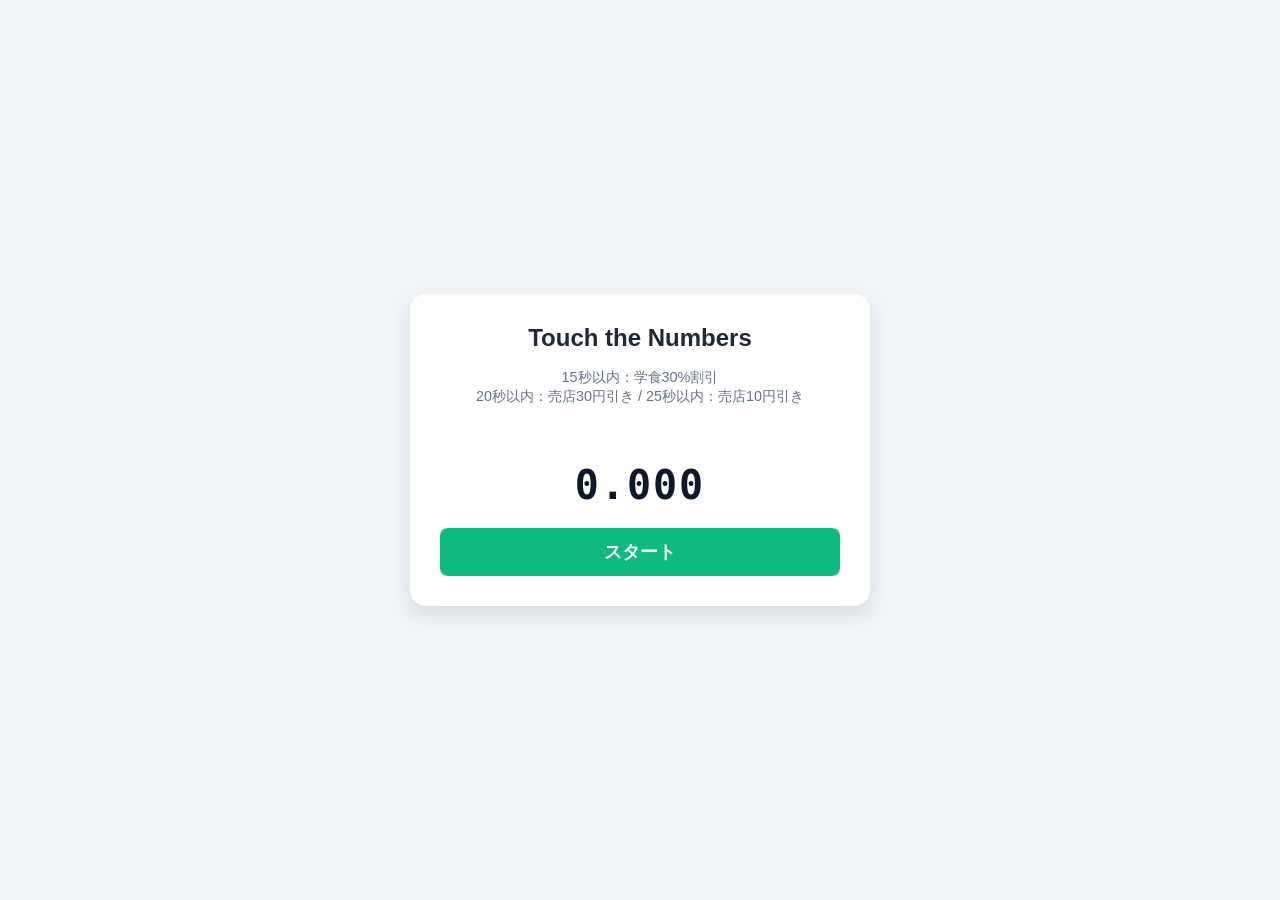
==== commit a89c78f7: "Enhance game title and add coupon display logic Updated the game title and adjusted styling for butt" ====
--- a/index.html
+++ b/index.html
@@ -3,7 +3,7 @@
 <head>
     <meta charset="UTF-8">
     <meta name="viewport" content="width=device-width, initial-scale=1.0">
-    <title>脳トレ：Touch the Numbers</title>
+    <title>脳トレ：Touch the Numbers タイムアタック</title>
     <style>
         /* 全体のスタイリング */
         body {
@@ -45,7 +45,7 @@
             font-family: monospace;
             font-weight: bold;
             color: #0f172a;
-            margin: 15px 0;
+            margin: 10px 0;
             letter-spacing: 2px;
         }
 
@@ -60,7 +60,7 @@
         /* 数字ボタンのスタイリング */
         .number-btn {
             width: 100%;
-            aspect-ratio: 1; /* 正方形にする */
+            aspect-ratio: 1; 
             font-size: 1.4rem;
             font-weight: bold;
             background-color: #e2e8f0;
@@ -72,25 +72,22 @@
             display: flex;
             justify-content: center;
             align-items: center;
-            user-select: none; /* テキスト選択を防ぐ */
-        }
-
-        /* 押した瞬間のフィードバック */
+            user-select: none;
+        }
+
         .number-btn:active {
             transform: scale(0.92);
             background-color: #cbd5e1;
         }
 
-        /* 正解したボタンの状態 */
         .number-btn.clicked {
             background-color: #3b82f6;
             color: white;
             cursor: default;
-            transform: scale(1); /* クリック後は動かさない */
+            transform: scale(1);
             opacity: 0.8;
         }
 
-        /* 不正解時（ミス）のアニメーション */
         .number-btn.error {
             background-color: #ef4444;
             color: white;
@@ -109,6 +106,7 @@
             cursor: pointer;
             transition: background-color 0.2s;
             width: 100%;
+            margin-top: 10px;
         }
 
         #start-btn:hover {
@@ -122,12 +120,27 @@
 
         /* メッセージ表示エリア */
         #message {
-            font-size: 1.2rem;
-            font-weight: bold;
-            color: #f59e0b;
+            font-size: 1.1rem;
+            font-weight: bold;
+            color: #333;
             min-height: 1.5em;
-            margin-bottom: 10px;
-        }
+        }
+
+        /* クーポン結果表示エリア */
+        #coupon {
+            margin-top: 15px;
+            margin-bottom: 15px;
+            padding: 15px 10px;
+            border-radius: 8px;
+            font-weight: bold;
+            font-size: 1.1rem;
+        }
+
+        /* クーポンのランク別装飾 */
+        .coupon-gold { background-color: #fef08a; color: #854d0e; border: 2px dashed #eab308; }
+        .coupon-silver { background-color: #f1f5f9; color: #334155; border: 2px dashed #94a3b8; }
+        .coupon-bronze { background-color: #ffedd5; color: #9a3412; border: 2px dashed #f97316; }
+        .coupon-none { background-color: #f3f4f6; color: #6b7280; font-size: 0.95rem; }
 
         @keyframes shake {
             0%, 100% { transform: translateX(0); }
@@ -140,11 +153,16 @@
 
     <div id="game-container">
         <h1>Touch the Numbers</h1>
-        <p class="description">1から25までの数字を順番に素早くタップ！</p>
+        <p class="description">
+            15秒以内：学食30%割引<br>
+            20秒以内：売店30円引き / 25秒以内：売店10円引き
+        </p>
         
         <div id="message"></div>
         <div id="timer">0.000</div>
         
+        <div id="coupon" class="hidden"></div>
+
         <div id="board" class="hidden"></div>
         
         <button id="start-btn">スタート</button>
@@ -155,59 +173,53 @@
         const startBtn = document.getElementById('start-btn');
         const timerDisplay = document.getElementById('timer');
         const messageDisplay = document.getElementById('message');
+        const couponDisplay = document.getElementById('coupon');
 
         let currentTarget = 1;
         let startTime = 0;
         let timerInterval = null;
         let isPlaying = false;
 
-        // スタートボタンのクリックイベント
         startBtn.addEventListener('click', startGame);
 
         function startGame() {
-            // 初期化
             currentTarget = 1;
             messageDisplay.textContent = " ";
             timerDisplay.textContent = "0.000";
             
-            // UIの切り替え
+            // クーポン表示をリセットして隠す
+            couponDisplay.classList.add('hidden');
+            couponDisplay.className = 'hidden'; // クラスの初期化
+            
             startBtn.classList.add('hidden');
             board.classList.remove('hidden');
 
-            // 盤面の生成
             createBoard();
 
-            // 計測開始
             startTime = Date.now();
             isPlaying = true;
             
             if (timerInterval) clearInterval(timerInterval);
-            timerInterval = setInterval(updateTimer, 10); // 10msごとに更新
+            timerInterval = setInterval(updateTimer, 10);
         }
 
         function createBoard() {
-            board.innerHTML = ""; // 盤面をクリア
-            
-            // 1〜25の配列を作成
+            board.innerHTML = ""; 
             let numbers = Array.from({length: 25}, (_, i) => i + 1);
             
-            // Fisher-Yatesアルゴリズムで配列をシャッフル
             for (let i = numbers.length - 1; i > 0; i--) {
                 const j = Math.floor(Math.random() * (i + 1));
                 [numbers[i], numbers[j]] = [numbers[j], numbers[i]];
             }
 
-            // ボタンを生成して盤面に追加
             numbers.forEach(num => {
                 const btn = document.createElement('button');
                 btn.className = 'number-btn';
                 btn.textContent = num;
                 
-                // タッチ（またはクリック）イベントの設定
-                // touchstartを使うとスマホでタップ時の遅延が無くなります
                 const interactEvent = ('ontouchstart' in window) ? 'touchstart' : 'mousedown';
                 btn.addEventListener(interactEvent, (e) => {
-                    e.preventDefault(); // ダブルタップズームなどを防止
+                    e.preventDefault(); 
                     handleNumberClick(btn, num);
                 });
                 
@@ -219,16 +231,13 @@
             if (!isPlaying || btn.classList.contains('clicked')) return;
 
             if (num === currentTarget) {
-                // 正解の処理
                 btn.classList.add('clicked');
                 currentTarget++;
 
-                // 25まで押し終わったか判定
                 if (currentTarget > 25) {
                     endGame();
                 }
             } else {
-                // 不正解の処理（エラーアニメーションを付与）
                 btn.classList.add('error');
                 setTimeout(() => btn.classList.remove('error'), 300);
             }
@@ -236,7 +245,6 @@
 
         function updateTimer() {
             const elapsedTime = (Date.now() - startTime) / 1000;
-            // 少数第3位まで表示
             timerDisplay.textContent = elapsedTime.toFixed(3);
         }
 
@@ -246,9 +254,30 @@
             
             const finalTime = (Date.now() - startTime) / 1000;
             timerDisplay.textContent = finalTime.toFixed(3);
-            messageDisplay.textContent = "クリア！ 🎉";
-            
-            // もう一度遊べるようにスタートボタンを復活させる
+            
+            // 盤面を隠して結果を見やすくする
+            board.classList.add('hidden');
+            couponDisplay.classList.remove('hidden');
+
+            // タイムに応じたクーポンの判定と表示
+            if (finalTime <= 15.0) {
+                messageDisplay.textContent = "驚異的なスピード！ 🎉";
+                couponDisplay.textContent = "🎁 【学食orバン30%割引券】獲得！";
+                couponDisplay.classList.add('coupon-gold');
+            } else if (finalTime <= 20.0) {
+                messageDisplay.textContent = "素晴らしいタイム！ 👏";
+                couponDisplay.textContent = "🎁 【売店30円引き】獲得！";
+                couponDisplay.classList.add('coupon-silver');
+            } else if (finalTime <= 25.0) {
+                messageDisplay.textContent = "クリア！お見事！ 👍";
+                couponDisplay.textContent = "🎁 【売店10円引き】獲得！";
+                couponDisplay.classList.add('coupon-bronze');
+            } else {
+                messageDisplay.textContent = "クリア！次はもっと早く！ 🏃";
+                couponDisplay.textContent = "今回は割引なし（25秒以内でクーポン獲得）";
+                couponDisplay.classList.add('coupon-none');
+            }
+            
             setTimeout(() => {
                 startBtn.textContent = "もう一度プレイ";
                 startBtn.classList.remove('hidden');
